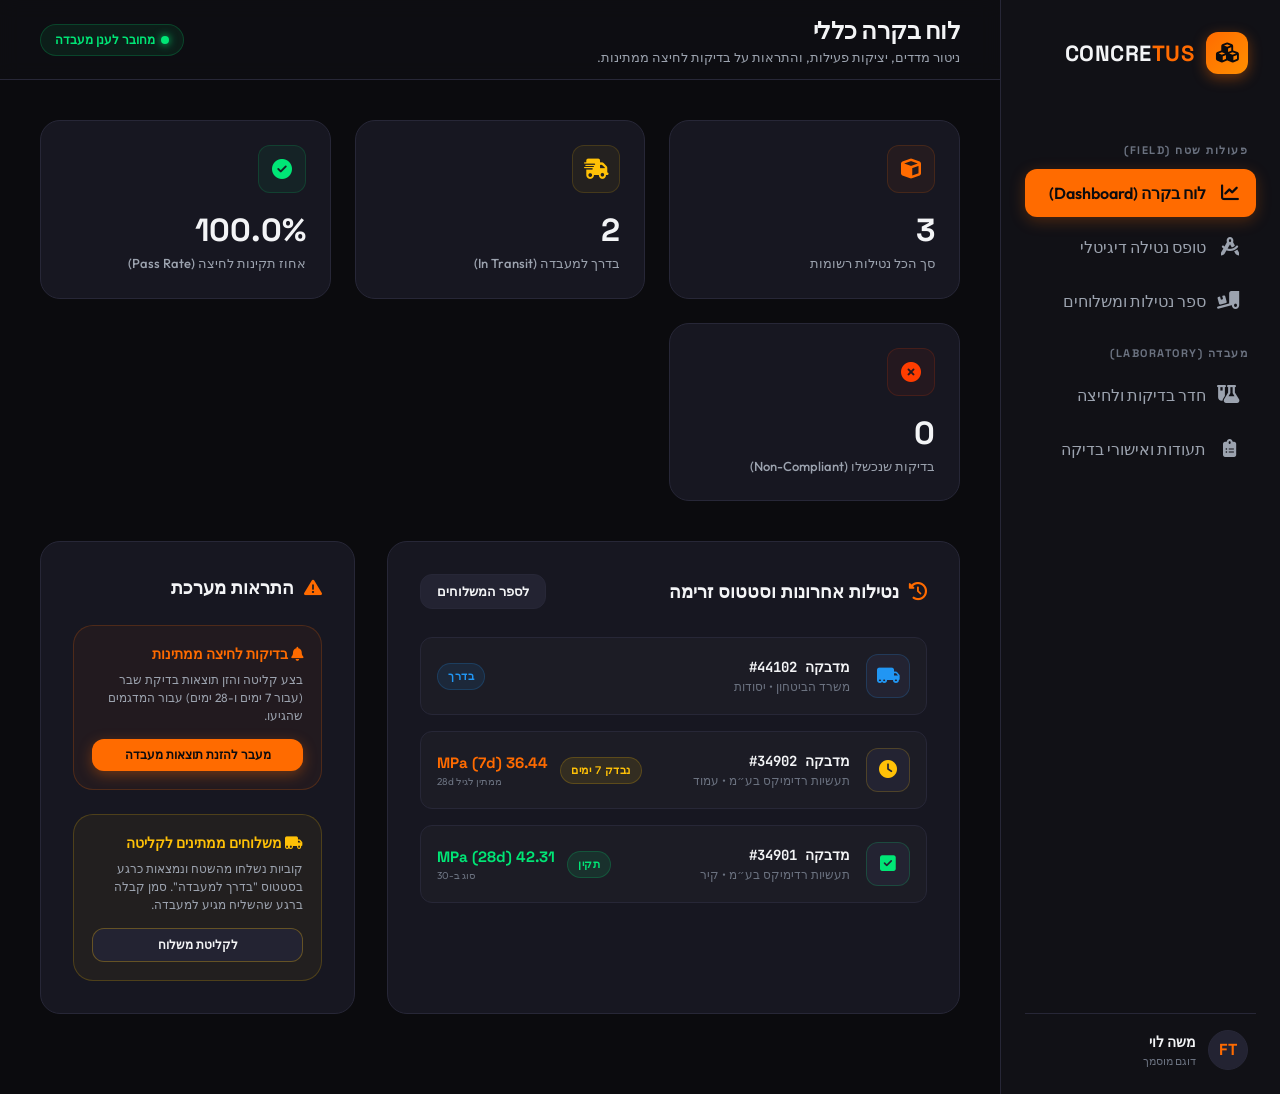
==== index.html @ 9016df0a "Refactor code structure for improved readability and maintainability" ====
<!DOCTYPE html>
<html lang="he" dir="rtl">
<head>
  <meta charset="UTF-8">
  <meta name="viewport" content="width=device-width, initial-scale=1.0">
  <title>Concretus | מערכת דיגיטלית לנטילה ובדיקת בטון</title>
  <!-- FontAwesome Icons -->
  <link rel="stylesheet" href="https://cdnjs.cloudflare.com/ajax/libs/font-awesome/6.4.0/css/all.min.css">
  <!-- Core Design Sheet -->
  <link rel="stylesheet" href="styles.css">
</head>
<body>

  <div class="app-container">
    
    <!-- --- Sidebar Navigation --- -->
    <aside class="sidebar">
      <div class="logo-container">
        <div class="logo-icon"><i class="fa-solid fa-cubes"></i></div>
        <div class="logo-text">CONCRE<span class="logo-sub">TUS</span></div>
      </div>
      
      <nav>
        <div class="nav-group-title">פעולות שטח (Field)</div>
        <ul class="nav-list">
          <li>
            <div class="nav-item active" data-view="dashboard-view" id="nav-dashboard">
              <i class="fa-solid fa-chart-line"></i>
              <span>לוח בקרה (Dashboard)</span>
            </div>
          </li>
          <li>
            <div class="nav-item" data-view="casting-view" id="nav-casting">
              <i class="fa-solid fa-compass-drafting"></i>
              <span>טופס נטילה דיגיטלי</span>
            </div>
          </li>
          <li>
            <div class="nav-item" data-view="dispatch-view" id="nav-dispatch">
              <i class="fa-solid fa-truck-ramp-box"></i>
              <span>ספר נטילות ומשלוחים</span>
            </div>
          </li>
        </ul>
        
        <div class="nav-group-title">מעבדה (Laboratory)</div>
        <ul class="nav-list">
          <li>
            <div class="nav-item" data-view="lab-view" id="nav-lab">
              <i class="fa-solid fa-flask-vial"></i>
              <span>חדר בדיקות ולחיצה</span>
            </div>
          </li>
          <li>
            <div class="nav-item" data-view="reports-view" id="nav-reports">
              <i class="fa-solid fa-clipboard-list"></i>
              <span>תעודות ואישורי בדיקה</span>
            </div>
          </li>
        </ul>
      </nav>
      
      <div class="sidebar-footer">
        <div class="user-avatar">FT</div>
        <div class="user-info">
          <span class="user-name">משה לוי</span>
          <span class="user-role">דוגם מוסמך</span>
        </div>
      </div>
    </aside>

    <!-- --- Main Content Container --- -->
    <main class="main-content">
      
      <!-- --- Header Bar --- -->
      <header class="app-header">
        <div class="view-title-container">
          <h1 id="header-view-title">לוח בקרה כללי</h1>
          <p id="header-view-desc">ניטור מדדים, יציקות פעילות, והתראות על בדיקות לחיצה ממתינות.</p>
        </div>
        <div class="header-actions">
          <div class="sync-badge" id="sync-status">
            <span class="sync-pulse"></span>
            <span id="sync-text">מחובר לענן מעבדה</span>
          </div>
        </div>
      </header>

      <!-- --- View 1: Dashboard Panel --- -->
      <section class="view-panel active-view" id="dashboard-view">
        <div class="stats-grid">
          <div class="stat-card">
            <div class="stat-icon"><i class="fa-solid fa-cube"></i></div>
            <div class="stat-value" id="stat-total-cast">0</div>
            <div class="stat-label">סך הכל נטילות רשומות</div>
          </div>
          <div class="stat-card">
            <div class="stat-icon"><i class="fa-solid fa-truck-fast"></i></div>
            <div class="stat-value" id="stat-transit">0</div>
            <div class="stat-label">בדרך למעבדה (In Transit)</div>
          </div>
          <div class="stat-card">
            <div class="stat-icon"><i class="fa-solid fa-circle-check"></i></div>
            <div class="stat-value" id="stat-compliance">100%</div>
            <div class="stat-label">אחוז תקינות לחיצה (Pass Rate)</div>
          </div>
          <div class="stat-card">
            <div class="stat-icon"><i class="fa-solid fa-circle-xmark"></i></div>
            <div class="stat-value" id="stat-failed">0</div>
            <div class="stat-label">בדיקות שנכשלו (Non-Compliant)</div>
          </div>
        </div>

        <div class="dashboard-layout">
          <!-- Recent Cube Casts -->
          <div class="dashboard-section">
            <div class="section-header">
              <h2 class="section-title"><i class="fa-solid fa-clock-rotate-left"></i> נטילות אחרונות וסטטוס זרימה</h2>
              <button class="btn btn-secondary" style="width: auto; padding: 8px 16px; font-size: 13px;" onclick="switchActiveView('dispatch-view')">לספר המשלוחים</button>
            </div>
            <div class="cube-list-compact" id="dashboard-cube-list">
              <!-- Rendered Dynamically via JS -->
            </div>
          </div>

          <!-- Lab Notifications Panel -->
          <div class="dashboard-section" style="display: flex; flex-direction: column; gap: 24px;">
            <h2 class="section-title"><i class="fa-solid fa-triangle-exclamation"></i> התראות מערכת</h2>
            <div class="stat-card" style="background: rgba(255, 107, 0, 0.05); border: 1px solid rgba(255, 107, 0, 0.2); padding: 18px;">
              <h4 style="color: var(--safety-orange); margin-bottom: 6px; font-size: 14px;"><i class="fa-solid fa-bell"></i> בדיקות לחיצה ממתינות</h4>
              <p style="font-size: 12px; color: var(--text-secondary);">בצע קליטה והזן תוצאות בדיקת שבר (עבור 7 ימים ו-28 ימים) עבור המדגמים שהגיעו.</p>
              <button class="btn btn-primary" style="margin-top: 14px; padding: 8px 12px; font-size: 12px; width: 100%;" onclick="switchActiveView('lab-view')">מעבר להזנת תוצאות מעבדה</button>
            </div>

            <div class="stat-card" style="background: rgba(255, 193, 7, 0.05); border: 1px solid rgba(255, 193, 7, 0.2); padding: 18px;">
              <h4 style="color: var(--safety-yellow); margin-bottom: 6px; font-size: 14px;"><i class="fa-solid fa-truck-moving"></i> משלוחים ממתינים לקליטה</h4>
              <p style="font-size: 12px; color: var(--text-secondary);">קוביות נשלחו מהשטח ונמצאות כרגע בסטטוס "בדרך למעבדה". סמן קבלה ברגע שהשליח מגיע למעבדה.</p>
              <button class="btn btn-secondary" style="margin-top: 14px; padding: 8px 12px; font-size: 12px; width: 100%; border-color: rgba(255, 193, 7, 0.3);" onclick="switchActiveView('lab-view')">לקליטת משלוח</button>
            </div>
          </div>
        </div>
      </section>

      <!-- --- View 2: STEP-BY-STEP CUBE CASTING FORM PANEL --- -->
      <section class="view-panel" id="casting-view">
        <div class="casting-form-grid">
          
          <div class="form-card">
            <!-- STEP 1: STICKER VERIFICATION BLOCK -->
            <div class="sticker-verify-card" id="step-sticker">
                <h2 style="font-family: var(--font-tech); color: var(--safety-orange); margin-bottom: 8px;"><i class="fa-solid fa-barcode"></i> אימות דף מדבקות נטילה</h2>
                <p style="font-size: 13px; color: var(--text-secondary); margin-bottom: 20px;">לפני מילוי הפרטים, הקלד את מספר המדבקה (5 ספרות) להצמדה על קוביות הבדיקה.</p>
                <div style="display: flex; flex-direction: column; align-items: center; gap: 12px;">
                    <input type="tel" 
                           inputmode="numeric" 
                           pattern="[0-9]*" 
                           maxlength="5" 
                           id="sticker-number" 
                           class="sticker-input-field" 
                           placeholder="00000"
                           oninput="this.value = this.value.replace(/[^0-9]/g, '')">
                    <button type="button" class="btn btn-primary" id="btn-verify" onclick="verifySticker()">אמת והמשך למילוי טופס</button>
                </div>
                <div id="sticker-feedback" class="feedback"></div>
            </div>

            <!-- STEP 2: COMPLETE COLLAPSIBLE FORM (Hidden until Sticker Verified) -->
            <form id="casting-form" class="hidden" onsubmit="handleCastSubmission(event)">
              
              <!-- Section 1: Admin & Order details -->
              <div class="accordion">
                <div class="accordion-header" onclick="toggleAccordion(this)">
                  <span>1. פרטי הזמנה ומנהלה</span>
                  <i class="fa-solid fa-chevron-down"></i>
                </div>
                <div class="accordion-content">
                  <div class="form-group-row">
                    <div class="form-group">
                      <label for="project-no">מספר פרויקט / הסכם</label>
                      <input type="text" id="project-no" placeholder="הקלד מספר פרויקט" required value="707303/1">
                    </div>
                    <div class="form-group">
                      <label for="order-no">הזמנה מספר</label>
                      <input type="text" id="order-no" placeholder="הקלד מספר הזמנה" required value="95205419">
                    </div>
                  </div>

                  <div class="form-group-row">
                    <div class="form-group">
                      <label for="casting-date">תאריך היציקה</label>
                      <input type="date" id="casting-date" required>
                    </div>
                    <div class="form-group">
                      <label for="client-name">שם המזמין ומענו</label>
                      <input type="text" id="client-name" placeholder="שם מזמין הבדיקה" required value="תעשיות רדימיקס בע״מ">
                    </div>
                  </div>

                  <div class="form-group-row">
                    <div class="form-group">
                      <label for="contractor">הקבלן המבצע</label>
                      <input type="text" id="contractor" placeholder="חברת הקבלן" required value="סולל בונה בע״מ">
                    </div>
                    <div class="form-group">
                      <label for="inspector">שם המפקח</label>
                      <input type="text" id="inspector" placeholder="שם המפקח באתר" required value="אינג' אברהם כהן">
                    </div>
                  </div>

                  <div class="form-group-row">
                    <div class="form-group">
                      <label for="site-address">כתובת האתר</label>
                      <input type="text" id="site-address" placeholder="כתובת מדויקת של האתר" required value="מרחב דרום באר שבע">
                    </div>
                    <div class="form-group">
                      <label for="building-desc">תיאור המבנה</label>
                      <input type="text" id="building-desc" placeholder="תיאור המבנה" required value="בניין משרדים גובה 5 קומות">
                    </div>
                  </div>
                </div>
              </div>

              <!-- Section 2: Element details -->
              <div class="accordion">
                <div class="accordion-header" onclick="toggleAccordion(this)">
                  <span>2. פרטי האלמנט והיציקה</span>
                  <i class="fa-solid fa-chevron-down"></i>
                </div>
                <div class="accordion-content">
                  <div class="form-group">
                    <label>האלמנט הנוצק</label>
                    <div class="btn-group" id="element-group">
                      <div class="btn-option" onclick="selectOption('element-group', this, 'קיר')">קיר</div>
                      <div class="btn-option" onclick="selectOption('element-group', this, 'עמוד')">עמוד</div>
                      <div class="btn-option" onclick="selectOption('element-group', this, 'תקרה')">תקרה</div>
                      <div class="btn-option" onclick="selectOption('element-group', this, 'יסודות')">יסודות</div>
                      <div class="btn-option" onclick="selectOption('element-group', this, 'רצפה')">רצפה</div>
                      <div class="btn-option" onclick="selectOption('element-group', this, 'אחר')">אחר</div>
                    </div>
                    <input type="hidden" id="selected-element" value="" required>
                  </div>

                  <div class="form-group">
                    <label>נפח יציקה כולל (במ"ק)</label>
                    <div class="adjuster-container">
                      <button type="button" class="adj-btn" onclick="adjustValue('volume', -1)">-</button>
                      <div class="adj-val" id="volume-display">8</div>
                      <button type="button" class="adj-btn" onclick="adjustValue('volume', 1)">+</button>
                    </div>
                  </div>
                </div>
              </div>

              <!-- Section 3: Concrete details -->
              <div class="accordion">
                <div class="accordion-header" onclick="toggleAccordion(this)">
                  <span>3. פרטי הבטון (מתעודת המשלוח)</span>
                  <i class="fa-solid fa-chevron-down"></i>
                </div>
                <div class="accordion-content">
                  <div class="form-group-row">
                    <div class="form-group">
                      <label for="supplier">ספק הבטון / המפעל</label>
                      <select id="supplier" required>
                        <option value="">בחר ספק בטון...</option>
                        <option value="רדימיקס" selected>רדימיקס</option>
                        <option value="הנסון">הנסון</option>
                        <option value="שפיר">שפיר</option>
                        <option value="אולטרה-בטון">אולטרה-בטון</option>
                      </select>
                    </div>
                    <div class="form-group">
                      <label>האם ספק מוסמך?</label>
                      <div class="btn-group" id="certified-group">
                        <div class="btn-option" onclick="selectOption('certified-group', this, 'כן')">כן</div>
                        <div class="btn-option" onclick="selectOption('certified-group', this, 'לא')">לא</div>
                      </div>
                      <input type="hidden" id="is-certified" value="" required>
                    </div>
                  </div>

                  <div class="form-group-row">
                    <div class="form-group">
                      <label for="concrete-type">סוג הבטון</label>
                      <select id="concrete-type" required>
                        <option value="">בחר סוג בטון...</option>
                        <option value="ב-15">ב-15</option>
                        <option value="ב-20">ב-20</option>
                        <option value="ב-25">ב-25</option>
                        <option value="ב-30" selected>ב-30 (סטנדרטי)</option>
                        <option value="ב-40">ב-40</option>
                        <option value="ב-50">ב-50</option>
                        <option value="ב-60">ב-60</option>
                      </select>
                    </div>
                    <div class="form-group">
                      <label for="cement-type">סוג הצמנט</label>
                      <input type="text" id="cement-type" placeholder="הקלד סוג צמנט" required value="צ.פ">
                    </div>
                  </div>

                  <div class="form-group-row">
                    <div class="form-group">
                      <label for="aggregate-size">גודל אגרגט</label>
                      <select id="aggregate-size" required>
                        <option value="">בחר גודל אגרגט...</option>
                        <option value="חול: עד 4.75 מ״מ">חול: עד 4.75 מ״מ</option>
                        <option value="סומסום: כ-9.5 מ״מ">סומסום: כ-9.5 מ״מ</option>
                        <option value="עדש: כ-14 מ״מ">עדש: כ-14 מ״מ</option>
                        <option value="פוליה קטנה: כ-19 מ״מ" selected>פוליה קטנה: כ-19 מ״מ</option>
                        <option value="פוליה גדולה / רגילה: כ-25 מ״מ">פוליה גדולה / רגילה: כ-25 מ״מ</option>
                      </select>
                    </div>
                    <div class="form-group">
                      <label>דרגת חשיפה</label>
                      <div class="adjuster-container">
                        <button type="button" class="adj-btn" onclick="adjustValue('exposure', -1)">-</button>
                        <div class="adj-val" id="exposure-display">2</div>
                        <button type="button" class="adj-btn" onclick="adjustValue('exposure', 1)">+</button>
                      </div>
                    </div>
                  </div>

                  <div class="form-group">
                    <label>אפיון הבטון</label>
                    <div class="checkbox-grid">
                      <div class="checkbox-tile" onclick="toggleCheckbox(this)">
                        <input type="checkbox" name="charac" value="רגיל">
                        <span>רגיל</span>
                      </div>
                      <div class="checkbox-tile" onclick="toggleCheckbox(this)">
                        <input type="checkbox" name="charac" value="משאבה">
                        <span>משאבה</span>
                      </div>
                      <div class="checkbox-tile" onclick="toggleCheckbox(this)">
                        <input type="checkbox" name="charac" value="ללא פוליה">
                        <span>ללא פוליה</span>
                      </div>
                      <div class="checkbox-tile" onclick="toggleCheckbox(this)">
                        <input type="checkbox" name="charac" value="גלוי">
                        <span>גלוי</span>
                      </div>
                      <div class="checkbox-tile" onclick="toggleCheckbox(this)">
                        <input type="checkbox" name="charac" value="דחוס">
                        <span>דחוס</span>
                      </div>
                      <div class="checkbox-tile" onclick="toggleCheckbox(this)">
                        <input type="checkbox" name="charac" value="בנטונייט">
                        <span>בנטונייט</span>
                      </div>
                    </div>
                  </div>
                </div>
              </div>

              <!-- Section 4: Field Sampling Details -->
              <div class="accordion">
                <div class="accordion-header" onclick="toggleAccordion(this)">
                  <span>4. פרטי הדגימה והבדיקה בשטח</span>
                  <i class="fa-solid fa-chevron-down"></i>
                </div>
                <div class="accordion-content">
                  <div class="form-group-row">
                    <div class="form-group">
                      <label>נדגם מ-</label>
                      <div class="btn-group" id="sampled-from-group">
                        <div class="btn-option" onclick="selectOption('sampled-from-group', this, 'הערבל')">הערבל</div>
                        <div class="btn-option" onclick="selectOption('sampled-from-group', this, 'משאבה')">משאבה</div>
                        <div class="btn-option" onclick="selectOption('sampled-from-group', this, 'מיכל עברה')">מיכל עברה</div>
                      </div>
                      <input type="hidden" id="selected-sampled-from" value="" required>
                    </div>
                    <div class="form-group">
                      <label>סומך בטון (Slump)</label>
                      <div class="adjuster-container">
                        <button type="button" class="adj-btn" onclick="adjustValue('slump', -1)">-</button>
                        <div class="adj-val" id="slump-display">8</div>
                        <button type="button" class="adj-btn" onclick="adjustValue('slump', 1)">+</button>
                      </div>
                    </div>
                  </div>

                  <div class="form-group-row">
                    <div class="form-group">
                      <label for="delivery-note">מספר תעודת משלוח</label>
                      <input type="tel" inputmode="numeric" id="delivery-note" placeholder="הקלד מספר תעודה" required value="95205419">
                    </div>
                    <div class="form-group">
                      <label for="mixer-no">מספר ערבל (משאית)</label>
                      <input type="text" id="mixer-no" placeholder="הזן מספר ערבל" required value="ערבל 349">
                    </div>
                  </div>

                  <div class="form-group-row">
                    <div class="form-group">
                      <label for="batch-no">מספר אצווה (Batch)</label>
                      <input type="text" id="batch-no" placeholder="הזן מספר אצווה" required value="1">
                    </div>
                    <div class="form-group">
                      <label for="sampler-name">שם הדוגם שביצע</label>
                      <input type="text" id="sampler-name" placeholder="שם הדוגם שביצע" required value="משה לוי">
                    </div>
                  </div>

                  <div class="form-group-row">
                    <div class="form-group">
                      <label>שעת דגימה (משעה - עד שעה)</label>
                      <div style="display: flex; gap: 10px;">
                        <input type="time" id="time-start" class="form-control" required value="13:00">
                        <input type="time" id="time-end" class="form-control" required value="13:30">
                      </div>
                    </div>
                    <div class="form-group">
                      <label>מספר קוביות שנלקחו (מדגמים)</label>
                      <div class="adjuster-container">
                        <button type="button" class="adj-btn" onclick="adjustValue('samples', -1)">-</button>
                        <div class="adj-val" id="samples-display">6</div>
                        <button type="button" class="adj-btn" onclick="adjustValue('samples', 1)">+</button>
                      </div>
                    </div>
                  </div>

                  <!-- Specimen Dimensions Selection -->
                  <div class="form-group">
                    <label>מידות תבנית קוביית הבטון</label>
                    <div class="radio-group">
                      <div class="radio-tile-label active-tile" onclick="selectDimensionTile(150, this)">
                        <input type="radio" name="cube-dimension" value="150" checked>
                        <i class="fa-solid fa-cube" style="font-size: 26px;"></i>
                        <span class="radio-title">150 מ"מ קובייה סטנדרטית</span>
                        <span class="radio-desc">שטח פנים: 22,500 ממ"ר</span>
                      </div>
                      <div class="radio-tile-label" onclick="selectDimensionTile(100, this)">
                        <input type="radio" name="cube-dimension" value="100">
                        <i class="fa-solid fa-cube" style="font-size: 18px; margin-top: 4px; margin-bottom: 10px;"></i>
                        <span class="radio-title">100 מ"מ קובייה מוקטנת</span>
                        <span class="radio-desc">שטח פנים: 10,000 ממ"ר</span>
                      </div>
                    </div>
                  </div>
                </div>
              </div>

              <!-- Section 5: Approvals, Signatures and Remarks -->
              <div class="accordion" id="accordion-section-5">
                <div class="accordion-header" onclick="toggleAccordion(this)">
                  <span>5. אישורים, חתימות והערות שטח</span>
                  <i class="fa-solid fa-chevron-down"></i>
                </div>
                <div class="accordion-content">
                  <div class="form-group">
                    <label for="remarks">הערות מיוחדות מהשטח</label>
                    <textarea id="remarks" rows="3" placeholder="הוספת מים לבקשת אתר, עיכובים בפריקה וכו'..."></textarea>
                  </div>

                  <div class="form-group-row">
                    <!-- Signature 1 -->
                    <div class="form-group">
                      <label>חתימת דוגם המעבדה</label>
                      <div class="signature-box" id="sig-pad-container-1">
                        <button type="button" class="signature-clear-btn" onclick="clearSignatureCanvas(1)">נקה</button>
                        <span class="signature-placeholder" id="sig-text-1">חתום כאן עם האצבע</span>
                        <canvas class="signature-canvas" id="canvas-1"></canvas>
                      </div>
                    </div>
                    <!-- Signature 2 -->
                    <div class="form-group">
                      <label>חתימת אחראי באתר / נציג המזמין</label>
                      <div class="signature-box" id="sig-pad-container-2">
                        <button type="button" class="signature-clear-btn" onclick="clearSignatureCanvas(2)">נקה</button>
                        <span class="signature-placeholder" id="sig-text-2">חתום כאן עם האצבע</span>
                        <canvas class="signature-canvas" id="canvas-2"></canvas>
                      </div>
                    </div>
                  </div>

                  <button type="submit" class="btn btn-primary" style="margin-top: 12px;"><i class="fa-solid fa-plus-circle"></i> השלם נטילת מדגם ושמור טיוטה</button>
                </div>
              </div>

            </form>
          </div>

          <!-- Side Information Cards -->
          <div class="active-castings-card">
            <h3><i class="fa-solid fa-circle-info"></i> פרוטוקול נטילה תקני</h3>
            <p style="font-size: 12px; color: var(--text-secondary); margin-bottom: 20px; line-height: 1.6;">
              בהתאם לדרישות תקן ת"י 26 ות"י 118, יש ליטול מדגמים ישירות מהערבל או המשאבה, לבדוק סומך (שקיעה) ולסמן את הקוביות באופן חד-ערכי התואם את תעודות המשלוח.
            </p>
            <hr style="border-color: var(--border-subtle); margin-bottom: 20px;">
            <h3><i class="fa-solid fa-list-check"></i> נטילות פעילות הממתינות למשלוח</h3>
            <div id="side-pending-dispatch" style="display: flex; flex-direction: column; gap: 12px;">
              <!-- Rendered via Javascript -->
            </div>
          </div>
          
        </div>
      </section>

      <!-- --- View 3: Dispatch & Manifest Log Tab --- -->
      <section class="view-panel" id="dispatch-view">
        <div class="dispatch-layout">
          
          <!-- Master Castings Ledger -->
          <div class="table-container">
            <div class="table-header-row">
              <h2>פנקס נטילות שטח פעיל</h2>
              <span style="font-size: 12px; color: var(--text-secondary); font-family: var(--font-mono);" id="ledger-count-display">Showing 0 items</span>
            </div>
            
            <table class="concrete-table">
              <thead>
                <tr>
                  <th>מספר מדבקה / נטילה</th>
                  <th>שם המזמין (לקוח)</th>
                  <th>שם הדוגם</th>
                  <th>סוג בטון</th>
                  <th>סומך</th>
                  <th>תאריך יציקה</th>
                  <th>סטטוס</th>
                  <th style="text-align: left;">פעולה</th>
                </tr>
              </thead>
              <tbody id="ledger-table-body">
                <!-- Rendered Dynamically via JS -->
              </tbody>
            </table>
          </div>

          <!-- Shipping Manifest Sheet -->
          <div class="manifest-panel">
            <h2 style="font-family: var(--font-tech); font-size: 20px; margin-bottom: 8px;">תעודת משלוח ומניפסט למעבדה</h2>
            <p style="font-size: 12px; color: var(--text-secondary); margin-bottom: 24px; border-bottom: 1px solid var(--border-subtle); padding-bottom: 12px;">
              בדוק את פרטי הנטילה, הפק קוד מעקב מהיר (QR) ושלח את המדגמים הפיזיים למעבדה המרכזית.
            </p>
            
            <!-- Empty state -->
            <div class="manifest-empty" id="manifest-empty-view">
              <i class="fa-solid fa-barcode"></i>
              <p>בחר מדגם נטילה מהפנקס משמאל כדי להציג את תעודת המשלוח וקוד המעקב</p>
            </div>

            <!-- Filled Sheet -->
            <div id="manifest-filled-view" style="display: none;">
              <div class="manifest-sheet" id="print-manifest-area">
                <div class="manifest-logo">סיסטם מעבדות בטון</div>
                <div class="manifest-header">
                  <div class="manifest-header-left" style="text-align: left;">
                    <h3 id="waybill-project">פרויקט הדרום</h3>
                    <p id="waybill-id">CUBE-2026-0091</p>
                  </div>
                  <!-- Barcode / QR Box -->
                  <div class="manifest-qr-box">
                    <canvas id="manifest-qr-canvas" width="60" height="60"></canvas>
                  </div>
                </div>

                <div class="manifest-grid" dir="rtl">
                  <div class="manifest-item">
                    <span class="manifest-label">סוג בטון</span>
                    <span class="manifest-val" id="waybill-mix">ב-30</span>
                  </div>
                  <div class="manifest-item">
                    <span class="manifest-label">סומך בטון</span>
                    <span class="manifest-val" id="waybill-slump">8</span>
                  </div>
                  <div class="manifest-item">
                    <span class="manifest-label">אלמנט נוצק</span>
                    <span class="manifest-val" id="waybill-location">קיר</span>
                  </div>
                  <div class="manifest-item">
                    <span class="manifest-label">תאריך יציקה</span>
                    <span class="manifest-val" id="waybill-cast-date">2026-05-25</span>
                  </div>
                  <div class="manifest-item">
                    <span class="manifest-label">דרגת חשיפה</span>
                    <span class="manifest-val" id="waybill-exposure">2</span>
                  </div>
                  <div class="manifest-item">
                    <span class="manifest-label">מידות תבנית</span>
                    <span class="manifest-val" id="waybill-dims">150x150x150 מ"מ</span>
                  </div>
                </div>

                <div class="manifest-sig-box">
                  <div class="manifest-item">
                    <span class="manifest-label" style="margin-bottom: 2px;">דוגם המעבדה</span>
                    <span class="manifest-val" style="font-size: 11px;" id="waybill-sampler-name">משה לוי</span>
                  </div>
                  <img class="manifest-sig-img" id="waybill-sig-image" src="" alt="חתימת דוגם">
                </div>
              </div>

              <!-- Dispatch Action buttons -->
              <div style="display: flex; flex-direction: column; gap: 12px; margin-top: 24px;">
                <button class="btn btn-primary" id="btn-dispatch-waybill" onclick="dispatchActiveCube()"><i class="fa-solid fa-paper-plane"></i> שלח למעבדה באופן דיגיטלי</button>
                <button class="btn btn-secondary" onclick="printWaybill()"><i class="fa-solid fa-print"></i> הדפס מדבקת מעקב QR</button>
              </div>
            </div>

          </div>

        </div>
      </section>

      <!-- --- View 4: Lab Dashboard & MANUAL Testing Entry --- -->
      <section class="view-panel" id="lab-view">
        <div class="lab-layout">
          
          <!-- Incoming Shipments & Receiving Queue -->
          <div class="queue-card">
            <h2 style="font-family: var(--font-tech); font-size: 20px; margin-bottom: 4px;"><i class="fa-solid fa-truck-moving"></i> תור קבלת משלוחי קוביות</h2>
            <p style="font-size: 12px; color: var(--text-secondary); margin-bottom: 20px;">בדוק קוביות שהגיעו משטח האתר, אשר את קבלתן והטען אותן למערכת הזנת נתוני הלחיצה.</p>
            
            <div class="search-box-container">
              <i class="fa-solid fa-magnifying-glass" style="right: 16px; left: auto;"></i>
              <input type="text" class="search-input" id="lab-queue-search" style="padding: 12px 48px 12px 16px;" placeholder="חפש לפי מספר מדבקה..." oninput="filterLabQueue(this.value)">
            </div>

            <div class="queue-list" id="lab-queue-list">
              <!-- Rendered Dynamically via JS -->
            </div>
          </div>

          <!-- Manual Compressive Testing Input Panel -->
          <div class="tester-card">
            <h2 style="font-family: var(--font-tech); font-size: 20px; margin-bottom: 4px;"><i class="fa-solid fa-file-signature"></i> הזנת נתוני בדיקת שבר מנואלית</h2>
            <p style="font-size: 12px; color: var(--text-secondary); margin-bottom: 24px;">הזן את עומסי השבר (kN) שהתקבלו בפועל ממכבש הלחיצה עבור 7 ימים ו-28 ימים.</p>
            
            <div class="control-console">
              <div class="telemetry-grid" style="margin-bottom: 20px;">
                <div class="telemetry-screen">
                  <span class="telemetry-label">קובייה בבדיקה</span>
                  <span class="telemetry-value" id="telem-specimen-id" style="font-size: 18px; line-height: 2;">טרם נבחרה קובייה</span>
                </div>
                <div class="telemetry-screen">
                  <span class="telemetry-label">סוג בטון נדרש</span>
                  <span class="telemetry-value" id="telem-mix-grade" style="font-size: 18px; line-height: 2;">N/A</span>
                </div>
              </div>

              <!-- Manual Inputs Form -->
              <div id="manual-crush-inputs" style="display: none; background: rgba(255,255,255,0.02); padding: 20px; border-radius: var(--radius-md); border: 1px solid var(--border-subtle); margin-bottom: 20px;">
                <div class="form-group-row">
                  <div class="form-group">
                    <label for="lab-load-7d">עומס שבר בגיל 7 ימים (kN)</label>
                    <input type="number" step="0.1" id="lab-load-7d" class="form-control" placeholder="לדוגמה: 745.0" oninput="calculateOnTheFlyStrength('7d')">
                    <span id="strength-7d-calc" style="font-size: 12px; color: var(--safety-orange); font-weight: bold; margin-top: 4px;">חוזק: 0.00 MPa</span>
                  </div>
                  <div class="form-group">
                    <label for="lab-load-28d">עומס שבר בגיל 28 יום (kN)</label>
                    <input type="number" step="0.1" id="lab-load-28d" class="form-control" placeholder="לדוגמה: 952.0" oninput="calculateOnTheFlyStrength('28d')">
                    <span id="strength-28d-calc" style="font-size: 12px; color: var(--success); font-weight: bold; margin-top: 4px;">חוזק: 0.00 MPa</span>
                  </div>
                </div>
                
                <button type="button" class="btn btn-primary" id="btn-save-results" style="margin-top: 10px;" onclick="saveManualCrushResults()"><i class="fa-solid fa-floppy-disk"></i> שמור תוצאות בדיקה והמשך</button>
              </div>
              
              <div class="stat-card" style="padding: 16px; border-style: dashed; background-color: transparent;" id="simulator-status-panel">
                <p style="font-size: 12px; color: var(--text-secondary); text-align: center; margin: 0;">
                  <i class="fa-solid fa-circle-question"></i> בחר מדגם פעיל מהתור משמאל על מנת לפתוח את שדות הזנת הנתונים.
                </p>
              </div>
            </div>
          </div>

        </div>
      </section>

      <!-- --- View 5: Project Analytics & Reports Tab --- -->
      <section class="view-panel" id="reports-view">
        
        <!-- Search Dashboard Card widget (Prominent Customer Search bar) -->
        <div class="card" style="margin-bottom: 24px; border: 1px solid var(--safety-orange);">
          <h3 style="font-family: var(--font-tech); margin-bottom: 12px; font-size: 18px;"><i class="fa-solid fa-magnifying-glass text-safety"></i> איתור מהיר של תעודות בדיקה לפי לקוח / פרויקט / מדבקה</h3>
          <div class="search-box-container" style="margin-bottom: 0;">
            <i class="fa-solid fa-magnifying-glass" style="right: 16px; left: auto; color: var(--safety-orange); top: 50%;"></i>
            <input type="text" class="search-input" id="cert-client-search" style="padding: 14px 48px 14px 16px; font-size: 15px;" placeholder="הקלד שם לקוח / מזמין, מספר פרויקט או מספר מדבקה לסינון מהיר..." oninput="filterCertificatesByClient(this.value)">
          </div>
        </div>

        <div class="analytics-grid">
          
          <!-- Compressive Strength distribution bar chart -->
          <div class="chart-card">
            <h2 style="font-family: var(--font-tech); font-size: 20px; margin-bottom: 8px;"><i class="fa-solid fa-chart-simple"></i> התפלגות חוזק לחיצה (מדגמי 28 יום)</h2>
            <p style="font-size: 12px; color: var(--text-secondary); margin-bottom: 24px;">השוואת חוזק המעיכה בפועל (במגפ"ס) מול דרישות התקן לכל סוג בטון.</p>
            
            <div class="chart-wrapper" id="svg-chart-container">
              <!-- Rendered via JS -->
            </div>
            
            <!-- Horizontal Chart Legend -->
            <div style="display: flex; justify-content: center; gap: 32px; margin-top: 16px; font-size: 12px;">
              <div style="display: flex; align-items: center; gap: 8px;">
                <span style="display: inline-block; width: 12px; height: 12px; border-radius: 2px; background: linear-gradient(to top, var(--safety-orange), #FF8F00);"></span>
                <span>חוזק לחיצה שהושג (MPa)</span>
              </div>
              <div style="display: flex; align-items: center; gap: 8px;">
                <span style="display: inline-block; width: 32px; height: 2px; background-color: var(--success); border-top: 2px dashed var(--success);"></span>
                <span>סף חוזק נדרש בתקן ת"י 118</span>
              </div>
            </div>
          </div>

          <!-- Concrete Mix Target Conformity panel -->
          <div class="chart-card" style="display: flex; flex-direction: column; gap: 24px;">
            <h2 style="font-family: var(--font-tech); font-size: 20px; margin-bottom: 4px;"><i class="fa-solid fa-microchip"></i> אחוז התאמה ותקינות לפי סוג בטון</h2>
            <p style="font-size: 12px; color: var(--text-secondary); margin-bottom: 8px;">מדד תקינות מצטבר המחושב אוטומטית מכלל המדגמים שנבדקו.</p>
            
            <div class="mix-compliance-list" id="compliance-progress-list">
              <!-- Rendered via JavaScript -->
            </div>
          </div>

        </div>

        <!-- Ledger -->
        <div class="table-container">
          <div class="table-header-row">
            <h2>תעודות בדיקה ואישור - מאגר בטון סופי</h2>
            <div>
              <button class="btn btn-secondary" style="width: auto; padding: 8px 16px; font-size: 13px;" onclick="exportReportsCSV()"><i class="fa-solid fa-file-csv"></i> ייצא לאקסל (CSV)</button>
            </div>
          </div>
          
          <table class="concrete-table">
            <thead>
              <tr>
                <th>תעודת בדיקה מס׳</th>
                <th>מספר מדבקה / נטילה</th>
                <th>שם המזמין (לקוח)</th>
                <th>מיקום היציקה</th>
                <th>סוג הבטון</th>
                <th>סומך</th>
                <th>שבר 7 ימים (kN)</th>
                <th>שבר 28 ימים (kN)</th>
                <th>חוזק 28 יום (MPa)</th>
                <th>התאמה לתקן</th>
                <th style="text-align: left;">תעודה</th>
              </tr>
            </thead>
            <tbody id="completed-ledger-body">
              <!-- Rendered Dynamically via JS -->
            </tbody>
          </table>
        </div>
      </section>

    </main>
  </div>

  <!-- --- Compressive Strength Test Certificate Modal --- -->
  <div class="certificate-modal" id="cert-modal">
    <div class="certificate-card" dir="rtl">
      <button class="cert-close-btn" onclick="closeCertificateModal()"><i class="fa-solid fa-xmark"></i></button>
      
      <div class="certificate-sheet" id="print-cert-area">
        <h2>תעודת בדיקת התאמה של חוזק לחיצה</h2>
        <div class="cert-subtitle">לפי דרישות ת"י 118 ות"י 26 חלק 4.1</div>
        
        <div class="cert-status-watermark" id="cert-watermark">מתאים לתקן</div>
        
        <div class="cert-details-grid">
          <div class="cert-detail-item">
            <span class="cert-label">מספר תעודת בדיקה</span>
            <span class="cert-value value-mono" id="cert-serial">CERT-2026-99120</span>
          </div>
          <div class="cert-detail-item">
            <span class="cert-label">מספר מדבקה / נטילה</span>
            <span class="cert-value value-mono" id="cert-specimen-id">12345</span>
          </div>
          <div class="cert-detail-item">
            <span class="cert-label">תאריך היציקה</span>
            <span class="cert-value" id="cert-cast-date">2026-05-18</span>
          </div>
          <div class="cert-detail-item">
            <span class="cert-label">תאריך הבדיקה במעבדה</span>
            <span class="cert-value" id="cert-test-date">2026-05-25</span>
          </div>
          <div class="cert-detail-item">
            <span class="cert-label">אתר / אלמנט נוצק</span>
            <span class="cert-value" id="cert-location">קיר - באר שבע</span>
          </div>
          <div class="cert-detail-item">
            <span class="cert-label">מספר פרויקט / הסכם</span>
            <span class="cert-value value-mono" id="cert-project">פרויקט 707303/1</span>
          </div>
          <div class="cert-detail-item">
            <span class="cert-label">סוג בטון נדרש</span>
            <span class="cert-value" id="cert-grade">ב-30</span>
          </div>
          <div class="cert-detail-item">
            <span class="cert-label">סומך בטון (Slump)</span>
            <span class="cert-value" id="cert-slump">8</span>
          </div>
          <div class="cert-detail-item">
            <span class="cert-label">מידות קוביית מדגם</span>
            <span class="cert-value" id="cert-dims">150x150x150 מ"מ</span>
          </div>
          <div class="cert-detail-item">
            <span class="cert-label">סוג הצמנט</span>
            <span class="cert-value" id="cert-cement">צ.פ</span>
          </div>
        </div>

        <!-- 7-Day & 28-Day Strengths Comparison Table -->
        <div class="cert-calculation-box">
          <div class="cert-calc-formula" style="margin-bottom: 12px; font-weight: bold; border-bottom: 1px solid #CCC; padding-bottom: 6px;">תוצאות מעיכה וחוזק לחיצה בגילאי 7 ו-28 ימים:</div>
          
          <table style="width: 100%; text-align: right; border-collapse: collapse; font-size: 13px;">
            <thead>
              <tr style="border-bottom: 2px solid #EEE;">
                <th style="padding: 6px 0;">גיל המדגם</th>
                <th style="padding: 6px 0;">עומס שבר (kN)</th>
                <th style="padding: 6px 0;">חוזק לחיצה (MPa)</th>
                <th style="padding: 6px 0; text-align: left;">מצב התאמה</th>
              </tr>
            </thead>
            <tbody>
              <tr style="border-bottom: 1px solid #EEE;">
                <td style="padding: 8px 0;">חוזק לחיצה בגיל 7 ימים</td>
                <td style="padding: 8px 0; font-family: var(--font-mono);" id="cert-load-7d">745.0 kN</td>
                <td style="padding: 8px 0; font-family: var(--font-mono); font-weight: bold;" id="cert-strength-7d">33.10 MPa</td>
                <td style="padding: 8px 0; text-align: left; color: var(--safety-orange); font-weight: bold;">אינדיקטיבי</td>
              </tr>
              <tr>
                <td style="padding: 8px 0;">חוזק לחיצה בגיל 28 יום</td>
                <td style="padding: 8px 0; font-family: var(--font-mono);" id="cert-load-28d">952.0 kN</td>
                <td style="padding: 8px 0; font-family: var(--font-mono); font-weight: 800; font-size: 16px; color: var(--border-focus);" id="cert-strength-28d">42.30 MPa</td>
                <td style="padding: 8px 0; text-align: left; font-weight: bold;" id="cert-conformity-text">מתאים לתקן</td>
              </tr>
            </tbody>
          </table>
        </div>

        <div class="cert-signatures">
          <div class="cert-sig-block">
            <div class="cert-sig-line">
              <img src="" id="cert-sig-image" style="max-height: 40px; filter: invert(1) brightness(0.2);" alt="חתימת דוגם">
            </div>
            <span class="cert-sig-title">חתימת דוגם המעבדה</span>
          </div>
          <div class="cert-sig-block">
            <div class="cert-sig-line" style="font-family: var(--font-tech); font-weight: 700; font-size: 14px; font-style: italic;">
              דר' שמואל לוי, אינג'
            </div>
            <span class="cert-sig-title">מאשר תעודה מוסמך מעבדה</span>
          </div>
        </div>
      </div>

      <div style="display: flex; gap: 16px;">
        <button class="btn btn-primary" onclick="window.print()"><i class="fa-solid fa-print"></i> הדפס תעודת בדיקה רשמית</button>
        <button class="btn btn-secondary" onclick="closeCertificateModal()">סגור תעודה</button>
      </div>
    </div>
  </div>

  <!-- Core JavaScript Controller -->
  <script src="app.js"></script>
</body>
</html>
---- styles.css ----
@import url('https://fonts.googleapis.com/css2?family=Outfit:wght@300;400;500;600;700;800&family=Space+Grotesk:wght@400;500;600;700&family=JetBrains+Mono:wght@400;700&display=swap');

/* --- Design System & CSS Variables --- */
:root {
  --font-sans: 'Outfit', -apple-system, BlinkMacSystemFont, "Segoe UI", Roboto, sans-serif;
  --font-tech: 'Space Grotesk', sans-serif;
  --font-mono: 'JetBrains Mono', monospace;

  /* Theme Palette: Rugged Industrial Dark Mode */
  --bg-main: #0B0B0E;
  --bg-sidebar: #111116;
  --bg-card: #171721;
  --bg-card-hover: #1E1E2B;
  --bg-input: #232332;
  
  --border-subtle: #272737;
  --border-focus: #FF6B00;
  
  --text-primary: #F3F4F6;
  --text-secondary: #9CA3AF;
  --text-muted: #6B7280;
  
  /* Construction / Industrial Accents */
  --safety-orange: #FF6B00;
  --safety-orange-glow: rgba(255, 107, 0, 0.2);
  --safety-yellow: #FFC107;
  --safety-yellow-glow: rgba(255, 193, 7, 0.25);
  
  --success: #00E676;
  --success-glow: rgba(0, 230, 118, 0.2);
  --danger: #FF3D00;
  --danger-glow: rgba(255, 61, 0, 0.2);
  
  --concrete-light: #DFE2E6;
  --concrete-base: #8E919C;
  --concrete-dark: #585A63;
  --steel-blue: #3E4B5E;

  --transition-fast: 0.2s cubic-bezier(0.4, 0, 0.2, 1);
  --transition-normal: 0.3s cubic-bezier(0.4, 0, 0.2, 1);
  --radius-sm: 6px;
  --radius-md: 12px;
  --radius-lg: 20px;
  
  --shadow-sm: 0 2px 8px rgba(0, 0, 0, 0.3);
  --shadow-md: 0 8px 24px rgba(0, 0, 0, 0.5);
  --shadow-lg: 0 16px 48px rgba(0, 0, 0, 0.7);
  --shadow-glow: 0 0 20px var(--safety-orange-glow);
}

/* --- Global Resets & Base Styles --- */
* {
  margin: 0;
  padding: 0;
  box-sizing: border-box;
}

body {
  font-family: var(--font-sans);
  background-color: var(--bg-main);
  color: var(--text-primary);
  line-height: 1.5;
  overflow-x: hidden;
  min-height: 100vh;
}

/* --- Custom Scrollbar --- */
::-webkit-scrollbar {
  width: 8px;
  height: 8px;
}
::-webkit-scrollbar-track {
  background: var(--bg-main);
}
::-webkit-scrollbar-thumb {
  background: var(--border-subtle);
  border-radius: var(--radius-sm);
}
::-webkit-scrollbar-thumb:hover {
  background: var(--concrete-dark);
}

/* --- App Layout --- */
.app-container {
  display: flex;
  min-height: 100vh;
}

/* --- Sidebar Navigation --- */
.sidebar {
  width: 280px;
  background-color: var(--bg-sidebar);
  border-left: 1px solid var(--border-subtle);
  display: flex;
  flex-direction: column;
  padding: 24px;
  flex-shrink: 0;
  z-index: 100;
}

.logo-container {
  display: flex;
  align-items: center;
  gap: 12px;
  margin-bottom: 40px;
  padding: 8px;
}

.logo-icon {
  background: linear-gradient(135deg, var(--safety-orange), #FF8F00);
  width: 42px;
  height: 42px;
  border-radius: var(--radius-md);
  display: flex;
  align-items: center;
  justify-content: center;
  font-weight: 800;
  font-size: 20px;
  color: #0B0B0E;
  box-shadow: 0 4px 14px rgba(255, 107, 0, 0.4);
}

.logo-text {
  font-family: var(--font-tech);
  font-size: 22px;
  font-weight: 700;
  letter-spacing: 0.5px;
}

.logo-sub {
  color: var(--safety-orange);
  font-weight: 800;
}

.nav-group-title {
  font-family: var(--font-tech);
  font-size: 11px;
  font-weight: 700;
  text-transform: uppercase;
  color: var(--text-muted);
  letter-spacing: 1.5px;
  margin: 20px 8px 10px 0;
}

.nav-list {
  list-style: none;
  display: flex;
  flex-direction: column;
  gap: 6px;
}

.nav-item {
  display: flex;
  align-items: center;
  gap: 14px;
  padding: 12px 16px;
  color: var(--text-secondary);
  text-decoration: none;
  font-weight: 500;
  border-radius: var(--radius-md);
  cursor: pointer;
  transition: var(--transition-fast);
}

.nav-item i {
  font-size: 18px;
  width: 20px;
  text-align: center;
}

.nav-item:hover {
  color: var(--text-primary);
  background-color: rgba(255, 255, 255, 0.03);
}

.nav-item.active {
  color: #0B0B0E;
  background-color: var(--safety-orange);
  font-weight: 600;
  box-shadow: 0 4px 15px rgba(255, 107, 0, 0.25);
}

.nav-item.active:hover {
  background-color: #FF8F00;
}

.sidebar-footer {
  margin-top: auto;
  padding: 16px 8px 0 8px;
  border-top: 1px solid var(--border-subtle);
  display: flex;
  align-items: center;
  gap: 12px;
}

.user-avatar {
  width: 40px;
  height: 40px;
  border-radius: 50%;
  background: var(--bg-input);
  border: 1px solid var(--border-subtle);
  display: flex;
  align-items: center;
  justify-content: center;
  font-weight: 700;
  color: var(--safety-orange);
  font-family: var(--font-tech);
}

.user-info {
  display: flex;
  flex-direction: column;
  text-align: right;
}

.user-name {
  font-size: 14px;
  font-weight: 600;
  color: var(--text-primary);
}

.user-role {
  font-size: 11px;
  color: var(--text-muted);
}

/* --- Main Content Area --- */
.main-content {
  flex-grow: 1;
  display: flex;
  flex-direction: column;
  min-width: 0;
}

/* --- App Header --- */
.app-header {
  height: 80px;
  border-bottom: 1px solid var(--border-subtle);
  display: flex;
  align-items: center;
  justify-content: space-between;
  padding: 0 40px;
  background-color: rgba(17, 17, 22, 0.5);
  backdrop-filter: blur(10px);
}

.view-title-container h1 {
  font-size: 24px;
  font-weight: 700;
  letter-spacing: -0.5px;
}

.view-title-container p {
  font-size: 13px;
  color: var(--text-secondary);
}

.header-actions {
  display: flex;
  align-items: center;
  gap: 16px;
}

.sync-badge {
  background-color: rgba(0, 230, 118, 0.08);
  border: 1px solid rgba(0, 230, 118, 0.2);
  color: var(--success);
  padding: 6px 14px;
  border-radius: 50px;
  font-size: 12px;
  font-weight: 600;
  display: flex;
  align-items: center;
  gap: 6px;
  font-family: var(--font-tech);
}

.sync-badge.syncing {
  background-color: rgba(255, 193, 7, 0.08);
  border: 1px solid rgba(255, 193, 7, 0.2);
  color: var(--safety-yellow);
}

.sync-pulse {
  width: 8px;
  height: 8px;
  border-radius: 50%;
  background-color: var(--success);
  box-shadow: 0 0 8px var(--success);
  animation: pulse 1.5s infinite;
}

.syncing .sync-pulse {
  background-color: var(--safety-yellow);
  box-shadow: 0 0 8px var(--safety-yellow);
}

@keyframes pulse {
  0% { transform: scale(0.9); opacity: 0.6; }
  50% { transform: scale(1.2); opacity: 1; }
  100% { transform: scale(0.9); opacity: 0.6; }
}

/* --- View Panels --- */
.view-panel {
  display: none;
  padding: 40px;
  flex-grow: 1;
  overflow-y: auto;
  animation: fadeIn 0.3s ease-out;
}

.view-panel.active-view {
  display: block;
}

@keyframes fadeIn {
  from { opacity: 0; transform: translateY(10px); }
  to { opacity: 1; transform: translateY(0); }
}

/* --- Dashboard Overview Tab --- */
.stats-grid {
  display: grid;
  grid-template-columns: repeat(auto-fit, minmax(220px, 1fr));
  gap: 24px;
  margin-bottom: 40px;
}

.stat-card {
  background-color: var(--bg-card);
  border: 1px solid var(--border-subtle);
  border-radius: var(--radius-lg);
  padding: 24px;
  position: relative;
  overflow: hidden;
  transition: var(--transition-normal);
}

.stat-card:hover {
  transform: translateY(-4px);
  border-color: rgba(255, 107, 0, 0.3);
  box-shadow: var(--shadow-md);
}

.stat-icon {
  width: 48px;
  height: 48px;
  border-radius: var(--radius-md);
  background-color: rgba(255, 107, 0, 0.06);
  border: 1px solid rgba(255, 107, 0, 0.15);
  display: flex;
  align-items: center;
  justify-content: center;
  color: var(--safety-orange);
  font-size: 20px;
  margin-bottom: 20px;
}

.stat-card:nth-child(2) .stat-icon {
  background-color: rgba(255, 193, 7, 0.06);
  border-color: rgba(255, 193, 7, 0.15);
  color: var(--safety-yellow);
}

.stat-card:nth-child(3) .stat-icon {
  background-color: rgba(0, 230, 118, 0.06);
  border-color: rgba(0, 230, 118, 0.15);
  color: var(--success);
}

.stat-card:nth-child(4) .stat-icon {
  background-color: rgba(255, 61, 0, 0.06);
  border-color: rgba(255, 61, 0, 0.15);
  color: var(--danger);
}

.stat-value {
  font-family: var(--font-tech);
  font-size: 32px;
  font-weight: 700;
  line-height: 1.1;
  margin-bottom: 6px;
}

.stat-label {
  font-size: 13px;
  color: var(--text-secondary);
  font-weight: 500;
}

.stat-trend {
  position: absolute;
  top: 24px;
  left: 24px;
  font-size: 12px;
  font-weight: 600;
  display: flex;
  align-items: center;
  gap: 4px;
  padding: 4px 8px;
  border-radius: 50px;
  font-family: var(--font-tech);
}

.trend-up {
  color: var(--success);
  background-color: rgba(0, 230, 118, 0.08);
}

.trend-down {
  color: var(--danger);
  background-color: rgba(255, 61, 0, 0.08);
}

.dashboard-layout {
  display: grid;
  grid-template-columns: 2fr 1.1fr;
  gap: 32px;
  margin-bottom: 40px;
}

.dashboard-section {
  background-color: var(--bg-card);
  border: 1px solid var(--border-subtle);
  border-radius: var(--radius-lg);
  padding: 32px;
}

.section-header {
  display: flex;
  align-items: center;
  justify-content: space-between;
  margin-bottom: 28px;
}

.section-title {
  font-family: var(--font-tech);
  font-size: 18px;
  font-weight: 700;
  display: flex;
  align-items: center;
  gap: 10px;
}

.section-title i {
  color: var(--safety-orange);
}

/* --- Concrete Cylinder Grid List --- */
.cube-list-compact {
  display: flex;
  flex-direction: column;
  gap: 16px;
}

.cube-item-compact {
  display: flex;
  align-items: center;
  justify-content: space-between;
  padding: 16px;
  background-color: rgba(255, 255, 255, 0.02);
  border: 1px solid var(--border-subtle);
  border-radius: var(--radius-md);
  transition: var(--transition-fast);
}

.cube-item-compact:hover {
  border-color: rgba(255, 255, 255, 0.1);
  background-color: rgba(255, 255, 255, 0.03);
}

.cube-info-group {
  display: flex;
  align-items: center;
  gap: 16px;
}

.cube-icon-box {
  width: 44px;
  height: 44px;
  border-radius: var(--radius-md);
  background-color: var(--bg-input);
  display: flex;
  align-items: center;
  justify-content: center;
  color: var(--text-secondary);
  font-weight: bold;
  font-size: 18px;
}

.cube-icon-box.status-completed { color: var(--success); border: 1px solid rgba(0, 230, 118, 0.2); }
.cube-icon-box.status-testing { color: var(--safety-yellow); border: 1px solid rgba(255, 193, 7, 0.2); }
.cube-icon-box.status-transit { color: #2196F3; border: 1px solid rgba(33, 150, 243, 0.2); }
.cube-icon-box.status-casted { color: var(--text-muted); border: 1px solid var(--border-subtle); }

.cube-meta-box {
  display: flex;
  flex-direction: column;
}

.cube-serial {
  font-family: var(--font-mono);
  font-weight: 700;
  font-size: 14px;
}

.cube-desc {
  font-size: 12px;
  color: var(--text-muted);
}

.cube-badge-group {
  display: flex;
  align-items: center;
  gap: 12px;
}

.status-chip {
  padding: 4px 10px;
  border-radius: 50px;
  font-size: 11px;
  font-weight: 600;
  text-transform: uppercase;
  letter-spacing: 0.5px;
  font-family: var(--font-tech);
}

.status-chip.status-casted { background-color: rgba(142, 145, 156, 0.1); color: var(--concrete-base); border: 1px solid rgba(142, 145, 156, 0.2); }
.status-chip.status-transit { background-color: rgba(33, 150, 243, 0.1); color: #2196F3; border: 1px solid rgba(33, 150, 243, 0.2); }
.status-chip.status-testing { background-color: rgba(255, 193, 7, 0.1); color: var(--safety-yellow); border: 1px solid rgba(255, 193, 7, 0.2); }
.status-chip.status-completed { background-color: rgba(0, 230, 118, 0.1); color: var(--success); border: 1px solid rgba(0, 230, 118, 0.2); }

.strength-result {
  font-family: var(--font-tech);
  font-weight: 700;
  font-size: 15px;
  text-align: left;
  display: flex;
  flex-direction: column;
}

.strength-result span {
  font-size: 10px;
  color: var(--text-muted);
  font-family: var(--font-sans);
  font-weight: normal;
}

/* --- Casting Form Layout & Card details --- */
.casting-form-grid {
  display: grid;
  grid-template-columns: 2.1fr 1.1fr;
  gap: 32px;
}

.form-card {
  background-color: var(--bg-card);
  border: 1px solid var(--border-subtle);
  border-radius: var(--radius-lg);
  padding: 32px;
}

.form-group-row {
  display: grid;
  grid-template-columns: 1fr 1fr;
  gap: 20px;
  margin-bottom: 12px;
}

.form-group {
  display: flex;
  flex-direction: column;
  gap: 6px;
  margin-bottom: 16px;
  text-align: right;
}

.form-group label {
  font-size: 13px;
  font-weight: 600;
  color: var(--text-secondary);
  text-transform: uppercase;
  letter-spacing: 0.5px;
}

.form-group input,
.form-group select,
.form-group textarea {
  background-color: var(--bg-input);
  border: 1px solid var(--border-subtle);
  color: var(--text-primary);
  padding: 12px 16px;
  border-radius: var(--radius-md);
  font-family: var(--font-sans);
  font-size: 15px;
  transition: var(--transition-fast);
  outline: none;
  text-align: right;
}

.form-group input:focus,
.form-group select:focus,
.form-group textarea:focus {
  border-color: var(--safety-orange);
  box-shadow: 0 0 0 2px var(--safety-orange-glow);
}

/* --- Sticker Verification Styles --- */
.sticker-verify-card {
  text-align: center;
  padding: 20px 0;
}

.sticker-input-field {
  width: 250px;
  font-size: 2.4rem;
  text-align: center;
  padding: 12px;
  border: 2px solid var(--border-subtle);
  border-radius: var(--radius-md);
  background-color: var(--bg-input);
  color: var(--text-primary);
  letter-spacing: 8px;
  font-weight: 800;
  font-family: var(--font-mono);
  outline: none;
  transition: border-color var(--transition-fast);
}

.sticker-input-field:focus {
  border-color: var(--safety-orange);
  box-shadow: 0 0 10px var(--safety-orange-glow);
}

/* --- Collapsible Accordion sections --- */
.accordion {
  border: 1px solid var(--border-subtle);
  background-color: var(--bg-main);
  border-radius: var(--radius-md);
  margin-bottom: 14px;
  overflow: hidden;
  transition: var(--transition-fast);
}

.accordion-header {
  background-color: rgba(255, 255, 255, 0.015);
  padding: 16px 20px;
  font-weight: 700;
  font-family: var(--font-tech);
  font-size: 15px;
  cursor: pointer;
  display: flex;
  justify-content: space-between;
  align-items: center;
  user-select: none;
  border-bottom: 1px solid transparent;
}

.accordion-header i {
  font-size: 12px;
  transition: transform var(--transition-fast);
  color: var(--text-muted);
}

.accordion-content {
  padding: 20px;
  display: none;
  background-color: var(--bg-card);
}

.accordion.active {
  border-color: var(--safety-orange);
}

.accordion.active .accordion-content {
  display: block;
}

.accordion.active .accordion-header {
  background-color: rgba(255, 107, 0, 0.04);
  color: var(--safety-orange);
  border-bottom: 1px solid var(--border-subtle);
}

.accordion.active .accordion-header i {
  transform: rotate(180deg);
  color: var(--safety-orange);
}

/* --- Grid option buttons --- */
.btn-group {
  display: grid;
  grid-template-columns: repeat(auto-fit, minmax(80px, 1fr));
  gap: 10px;
  margin-top: 4px;
}

.btn-option {
  background-color: var(--bg-input);
  border: 1px solid var(--border-subtle);
  color: var(--text-secondary);
  padding: 10px;
  border-radius: var(--radius-sm);
  font-size: 13px;
  font-weight: 500;
  cursor: pointer;
  text-align: center;
  user-select: none;
  transition: var(--transition-fast);
}

.btn-option:hover {
  border-color: var(--concrete-dark);
}

.btn-option.selected {
  background-color: rgba(255, 107, 0, 0.08);
  border-color: var(--safety-orange);
  color: var(--safety-orange);
  font-weight: 700;
  box-shadow: 0 0 8px rgba(255, 107, 0, 0.15);
}

/* --- Checkbox tiles grid --- */
.checkbox-grid {
  display: grid;
  grid-template-columns: repeat(auto-fit, minmax(110px, 1fr));
  gap: 10px;
  margin-top: 4px;
}

.checkbox-tile {
  background-color: var(--bg-input);
  border: 1px solid var(--border-subtle);
  padding: 12px;
  border-radius: var(--radius-sm);
  display: flex;
  align-items: center;
  gap: 8px;
  cursor: pointer;
  font-size: 13px;
  transition: var(--transition-fast);
  user-select: none;
}

.checkbox-tile input[type="checkbox"] {
  width: 16px;
  height: 16px;
  accent-color: var(--safety-orange);
  cursor: pointer;
}

.checkbox-tile:hover {
  border-color: var(--concrete-dark);
}

.checkbox-tile.checked {
  border-color: var(--safety-orange);
  background-color: rgba(255, 107, 0, 0.08);
  font-weight: 700;
  color: var(--text-primary);
}

/* --- Value increments adjusters --- */
.adjuster-container {
  display: flex;
  align-items: center;
  justify-content: center;
  gap: 16px;
  background-color: var(--bg-input);
  border: 1px solid var(--border-subtle);
  border-radius: var(--radius-md);
  padding: 10px 16px;
  width: fit-content;
}

.adj-btn {
  background-color: var(--border-subtle);
  border: none;
  width: 36px;
  height: 36px;
  border-radius: 50%;
  font-size: 20px;
  color: var(--text-primary);
  font-weight: bold;
  cursor: pointer;
  display: flex;
  align-items: center;
  justify-content: center;
  transition: var(--transition-fast);
  outline: none;
}

.adj-btn:hover {
  background-color: var(--concrete-dark);
}

.adj-val {
  font-family: var(--font-mono);
  font-size: 1.6rem;
  font-weight: 700;
  color: var(--safety-orange);
  width: 50px;
  text-align: center;
}

/* Radio Button Group (Cube Size Selection) */
.radio-group {
  display: grid;
  grid-template-columns: 1fr 1fr;
  gap: 16px;
}

.radio-tile-label {
  display: flex;
  flex-direction: column;
  align-items: center;
  justify-content: center;
  padding: 16px;
  border: 1px solid var(--border-subtle);
  border-radius: var(--radius-md);
  background-color: var(--bg-input);
  cursor: pointer;
  transition: var(--transition-fast);
}

.radio-tile-label input {
  display: none;
}

.radio-tile-label:hover {
  border-color: var(--concrete-dark);
}

.radio-tile-label.active-tile {
  border-color: var(--safety-orange);
  background-color: rgba(255, 107, 0, 0.05);
  box-shadow: 0 0 10px var(--safety-orange-glow);
}

.radio-tile-label i {
  font-size: 24px;
  margin-bottom: 6px;
  color: var(--text-secondary);
}

.radio-tile-label.active-tile i {
  color: var(--safety-orange);
}

.radio-title {
  font-weight: 600;
  font-size: 13px;
  text-align: center;
}

.radio-desc {
  font-size: 11px;
  color: var(--text-muted);
}

/* Canvas Signature Area */
.signature-box {
  background-color: #1A1A26;
  border: 1px solid var(--border-subtle);
  border-radius: var(--radius-md);
  position: relative;
  overflow: hidden;
  height: 150px;
}

.signature-canvas {
  width: 100%;
  height: 100%;
  cursor: crosshair;
  touch-action: none;
}

.signature-placeholder {
  position: absolute;
  width: 100%;
  text-align: center;
  top: 60px;
  color: var(--text-muted);
  pointer-events: none;
  font-size: 13px;
}

.signature-clear-btn {
  position: absolute;
  top: 8px;
  left: 8px;
  background-color: rgba(0, 0, 0, 0.4);
  border: 1px solid rgba(255, 255, 255, 0.1);
  color: var(--text-secondary);
  padding: 4px 10px;
  border-radius: 4px;
  font-size: 11px;
  font-weight: 500;
  cursor: pointer;
  backdrop-filter: blur(4px);
  transition: var(--transition-fast);
  z-index: 10;
}

.signature-clear-btn:hover {
  background-color: rgba(255, 61, 0, 0.2);
  border-color: var(--danger);
  color: #FFF;
}

/* Button UI */
.btn {
  display: inline-flex;
  align-items: center;
  justify-content: center;
  gap: 10px;
  padding: 14px 28px;
  font-family: var(--font-tech);
  font-size: 15px;
  font-weight: 600;
  border-radius: var(--radius-md);
  cursor: pointer;
  transition: var(--transition-fast);
  border: none;
  width: 100%;
  outline: none;
}

.btn-primary {
  background-color: var(--safety-orange);
  color: #0B0B0E;
  box-shadow: 0 4px 14px rgba(255, 107, 0, 0.35);
}

.btn-primary:hover {
  background-color: #FF8F00;
  transform: translateY(-2px);
  box-shadow: 0 6px 20px rgba(255, 107, 0, 0.45);
}

.btn-primary:active {
  transform: translateY(0);
}

.btn-secondary {
  background-color: var(--bg-input);
  border: 1px solid var(--border-subtle);
  color: var(--text-primary);
}

.btn-secondary:hover {
  background-color: var(--border-subtle);
  border-color: var(--text-muted);
}

/* Side Card: Active Castings Panel */
.active-castings-card {
  background-color: var(--bg-card);
  border: 1px solid var(--border-subtle);
  border-radius: var(--radius-lg);
  padding: 32px;
  height: fit-content;
}

.active-castings-card h3 {
  font-family: var(--font-tech);
  font-size: 16px;
  margin-bottom: 20px;
  display: flex;
  align-items: center;
  gap: 8px;
}

.active-castings-card h3 i {
  color: var(--safety-orange);
}

/* --- Dispatch & Manifest Tab --- */
.dispatch-layout {
  display: grid;
  grid-template-columns: 1.8fr 1.2fr;
  gap: 32px;
}

.table-container {
  overflow-x: auto;
  background-color: var(--bg-card);
  border: 1px solid var(--border-subtle);
  border-radius: var(--radius-lg);
  padding: 24px 32px 32px 32px;
}

.table-header-row {
  display: flex;
  justify-content: space-between;
  align-items: center;
  margin-bottom: 24px;
}

.table-header-row h2 {
  font-family: var(--font-tech);
  font-size: 20px;
}

.concrete-table {
  width: 100%;
  border-collapse: collapse;
}

.concrete-table th {
  padding: 16px;
  border-bottom: 2px solid var(--border-subtle);
  color: var(--text-secondary);
  font-family: var(--font-tech);
  font-size: 12px;
  font-weight: 700;
  text-transform: uppercase;
  letter-spacing: 0.5px;
  text-align: right;
}

.concrete-table td {
  padding: 16px;
  border-bottom: 1px solid var(--border-subtle);
  font-size: 14px;
  text-align: right;
}

.concrete-table tr:hover td {
  background-color: rgba(255, 255, 255, 0.015);
}

.action-icon-btn {
  background: var(--bg-input);
  border: 1px solid var(--border-subtle);
  color: var(--text-secondary);
  width: 36px;
  height: 36px;
  border-radius: var(--radius-sm);
  display: inline-flex;
  align-items: center;
  justify-content: center;
  cursor: pointer;
  transition: var(--transition-fast);
}

.action-icon-btn:hover {
  background-color: var(--safety-orange);
  color: #0B0B0E;
  border-color: var(--safety-orange);
}

/* Dispatch Manifest Sheet UI */
.manifest-panel {
  background-color: var(--bg-card);
  border: 1px solid var(--border-subtle);
  border-radius: var(--radius-lg);
  padding: 32px;
  position: sticky;
  top: 40px;
}

.manifest-empty {
  display: flex;
  flex-direction: column;
  align-items: center;
  justify-content: center;
  text-align: center;
  height: 300px;
  color: var(--text-muted);
}

.manifest-empty i {
  font-size: 48px;
  margin-bottom: 16px;
}

.manifest-sheet {
  background-color: #FFF;
  color: #111;
  border-radius: var(--radius-md);
  padding: 24px;
  box-shadow: var(--shadow-lg);
  background-image: radial-gradient(circle at 100% 150px, transparent 12px, #FFF 12px),
                    radial-gradient(circle at 0% 150px, transparent 12px, #FFF 12px);
  position: relative;
}

.manifest-sheet::before {
  content: '';
  position: absolute;
  left: 0;
  right: 0;
  top: 150px;
  border-bottom: 2px dashed #DDD;
}

.manifest-logo {
  font-family: var(--font-tech);
  font-weight: 800;
  font-size: 16px;
  letter-spacing: 0.5px;
  border-bottom: 2px solid #111;
  padding-bottom: 4px;
  display: inline-block;
  margin-bottom: 16px;
}

.manifest-header {
  display: flex;
  justify-content: space-between;
  margin-bottom: 24px;
}

.manifest-header-left h3 {
  font-size: 16px;
  font-weight: 700;
  text-transform: uppercase;
}

.manifest-header-left p {
  font-family: var(--font-mono);
  font-size: 11px;
  color: #666;
}

.manifest-qr-box {
  width: 70px;
  height: 70px;
  border: 1px solid #CCC;
  padding: 4px;
  display: flex;
  align-items: center;
  justify-content: center;
}

.manifest-grid {
  display: grid;
  grid-template-columns: 1fr 1fr;
  gap: 12px 20px;
  margin-top: 36px;
  margin-bottom: 24px;
}

.manifest-item {
  display: flex;
  flex-direction: column;
}

.manifest-label {
  font-size: 9px;
  text-transform: uppercase;
  color: #888;
  font-weight: 700;
}

.manifest-val {
  font-size: 12px;
  font-weight: 600;
  word-break: break-all;
}

.manifest-sig-box {
  border-top: 1px solid #EEE;
  padding-top: 12px;
  margin-top: 16px;
  display: flex;
  justify-content: space-between;
  align-items: flex-end;
}

.manifest-sig-img {
  max-width: 100px;
  max-height: 40px;
  filter: invert(1) brightness(0.2);
}

/* --- Lab Dashboard & Testing Tab --- */
.lab-layout {
  display: grid;
  grid-template-columns: 1fr 1fr;
  gap: 32px;
}

.queue-card {
  background-color: var(--bg-card);
  border: 1px solid var(--border-subtle);
  border-radius: var(--radius-lg);
  padding: 32px;
  display: flex;
  flex-direction: column;
}

.search-box-container {
  position: relative;
  margin-bottom: 24px;
}

.search-box-container i {
  position: absolute;
  color: var(--text-muted);
}

.search-input {
  width: 100%;
  background-color: var(--bg-input);
  border: 1px solid var(--border-subtle);
  border-radius: var(--radius-md);
  color: var(--text-primary);
  font-size: 14px;
  outline: none;
}

.search-input:focus {
  border-color: var(--safety-orange);
}

.queue-list {
  display: flex;
  flex-direction: column;
  gap: 12px;
  overflow-y: auto;
  max-height: 520px;
}

.queue-item {
  display: flex;
  justify-content: space-between;
  align-items: center;
  padding: 16px;
  background-color: rgba(255, 255, 255, 0.01);
  border: 1px solid var(--border-subtle);
  border-radius: var(--radius-md);
  cursor: pointer;
  transition: var(--transition-fast);
}

.queue-item:hover {
  background-color: var(--bg-card-hover);
  border-color: var(--concrete-dark);
}

.queue-item.active-queue-item {
  border-color: var(--safety-orange);
  background-color: rgba(255, 107, 0, 0.04);
}

.queue-item-meta {
  display: flex;
  flex-direction: column;
}

.queue-item-id {
  font-family: var(--font-mono);
  font-weight: 700;
  font-size: 14px;
}

.queue-item-desc {
  font-size: 12px;
  color: var(--text-muted);
}

/* Hydraulic Press Crusher Terminal */
.tester-card {
  background-color: var(--bg-card);
  border: 1px solid var(--border-subtle);
  border-radius: var(--radius-lg);
  padding: 32px;
  display: flex;
  flex-direction: column;
}

.crush-machine-viewport {
  background-color: #0F0F12;
  border: 2px solid #23232C;
  border-radius: var(--radius-md);
  height: 320px;
  position: relative;
  overflow: hidden;
  display: flex;
  justify-content: center;
  margin-bottom: 24px;
}

/* Metal Grid Background Inside Press */
.crush-viewport-bg {
  position: absolute;
  top: 0;
  left: 0;
  right: 0;
  bottom: 0;
  background-image: 
    linear-gradient(rgba(255, 255, 255, 0.02) 1px, transparent 1px),
    linear-gradient(90deg, rgba(255, 255, 255, 0.02) 1px, transparent 1px);
  background-size: 20px 20px;
  pointer-events: none;
}

/* Hydraulic Press Framework Structure */
.press-frame {
  position: absolute;
  width: 180px;
  height: 280px;
  bottom: 20px;
  border-left: 20px solid #2E2E3A;
  border-right: 20px solid #2E2E3A;
  border-bottom: 30px solid #202028;
  display: flex;
  flex-direction: column;
  align-items: center;
  box-shadow: inset 0 -10px 20px rgba(0,0,0,0.5);
}

.press-top-cylinder {
  position: absolute;
  top: 0;
  width: 100px;
  height: 60px;
  background: linear-gradient(90deg, #1C1C24 0%, #323242 50%, #1C1C24 100%);
  border-bottom: 8px solid #FF6B00;
  box-shadow: 0 4px 10px rgba(0,0,0,0.4);
}

/* Hydraulic Piston block */
.press-piston {
  position: absolute;
  top: 50px;
  width: 60px;
  height: 80px;
  background: linear-gradient(90deg, #6C727E 0%, #B0B5C0 50%, #6C727E 100%);
  border-bottom: 12px solid #333;
  box-shadow: 0 4px 12px rgba(0,0,0,0.3);
  z-index: 10;
  transform: translateY(0px);
  transition: transform 0.1s linear;
}

/* Concrete Cube Specimen inside Hydraulic chamber */
.concrete-specimen-cube {
  position: absolute;
  bottom: 0px;
  width: 90px;
  height: 90px;
  background-color: var(--concrete-base);
  background-image: 
    radial-gradient(#5C5E68 20%, transparent 20%),
    radial-gradient(#9FA2AE 15%, transparent 15%);
  background-size: 15px 15px;
  background-position: 0 0, 7px 7px;
  border: 1px solid #4D4E56;
  border-top: 4px solid #B4B7C2;
  box-shadow: 0 10px 20px rgba(0,0,0,0.5), inset 0 2px 4px rgba(255,255,255,0.2);
  z-index: 5;
  transform-origin: bottom center;
  transition: background-color var(--transition-normal);
}

/* Fracture Overlay on Cube */
.crack-overlay {
  position: absolute;
  top: 0;
  left: 0;
  width: 100%;
  height: 100%;
  pointer-events: none;
  background-image: url("data:image/svg+xml,%3Csvg xmlns='http://www.w3.org/2000/svg' width='90' height='90' viewBox='0 0 90 90'%3E%3Cpath d='M45,0 L35,30 L55,45 L40,65 L50,90 M20,20 L35,30 M70,15 L55,45 L75,60 M25,75 L40,65 M60,80 L50,90' stroke='black' stroke-width='2' fill='none' stroke-linejoin='round' stroke-linecap='round' opacity='0' id='crack-path'/%3E%3C/svg%3E");
  opacity: 0;
  transition: opacity 0.15s ease-out;
}

/* Shake/Vibration Keyframe */
@keyframes shake {
  0% { transform: translate(1px, 1px) rotate(0deg); }
  10% { transform: translate(-1px, -2px) rotate(-1deg); }
  20% { transform: translate(-3px, 0px) rotate(1deg); }
  30% { transform: translate(0px, 2px) rotate(0deg); }
  40% { transform: translate(1px, -1px) rotate(1deg); }
  50% { transform: translate(-1px, 2px) rotate(-1deg); }
  60% { transform: translate(-3px, 1px) rotate(0deg); }
  70% { transform: translate(2px, 1px) rotate(-1deg); }
  80% { transform: translate(-1px, -1px) rotate(1deg); }
  90% { transform: translate(2px, 2px) rotate(0deg); }
  100% { transform: translate(1px, -2px) rotate(-1deg); }
}

.viewport-shaking {
  animation: shake 0.15s infinite;
}

/* Shatter state */
.cube-shattered {
  background-color: var(--concrete-dark) !important;
  transform: scaleY(0.7) scaleX(1.1) !important;
  box-shadow: 0 4px 10px rgba(0,0,0,0.6) !important;
}

.cube-shattered .crack-overlay {
  opacity: 1 !important;
}

/* Safety Shield overlay */
.safety-shield {
  position: absolute;
  top: 0;
  left: 0;
  right: 0;
  bottom: 0;
  background: linear-gradient(rgba(255,255,255,0.08), rgba(255,255,255,0.02));
  backdrop-filter: blur(1.5px);
  border: 1px solid rgba(255,255,255,0.1);
  z-index: 20;
  pointer-events: none;
  transform: translateY(-100%);
  transition: transform 0.4s cubic-bezier(0.4, 0, 0.2, 1);
}

.safety-shield.shield-closed {
  transform: translateY(0);
}

.shield-warning-tape {
  position: absolute;
  bottom: 0;
  left: 0;
  right: 0;
  height: 12px;
  background: repeating-linear-gradient(
    -45deg,
    #FFD600,
    #FFD600 10px,
    #000 10px,
    #000 20px
  );
}

/* Digital Control Telemetry Console */
.control-console {
  display: flex;
  flex-direction: column;
  gap: 16px;
}

.telemetry-grid {
  display: grid;
  grid-template-columns: 1fr 1fr;
  gap: 16px;
  background-color: var(--bg-input);
  border: 1px solid var(--border-subtle);
  border-radius: var(--radius-md);
  padding: 16px;
}

.telemetry-screen {
  display: flex;
  flex-direction: column;
  text-align: right;
}

.telemetry-label {
  font-size: 11px;
  text-transform: uppercase;
  color: var(--text-muted);
  font-weight: 600;
  letter-spacing: 0.5px;
}

.telemetry-value {
  font-family: var(--font-mono);
  font-size: 26px;
  font-weight: 700;
  color: var(--safety-orange);
}

.telemetry-value.success-telemetry {
  color: var(--success);
}

.tester-controls {
  display: flex;
  gap: 16px;
}

/* --- Project Reports & Analytics Tab --- */
.analytics-grid {
  display: grid;
  grid-template-columns: 2fr 1.1fr;
  gap: 32px;
  margin-bottom: 40px;
}

.chart-card {
  background-color: var(--bg-card);
  border: 1px solid var(--border-subtle);
  border-radius: var(--radius-lg);
  padding: 32px;
}

.chart-wrapper {
  height: 280px;
  display: flex;
  align-items: flex-end;
  justify-content: space-between;
  padding-top: 24px;
  border-bottom: 2px solid var(--border-subtle);
  border-right: 2px solid var(--border-subtle);
  position: relative;
  margin-bottom: 12px;
}

.chart-bar-container {
  display: flex;
  flex-direction: column;
  align-items: center;
  width: 10%;
  height: 100%;
  justify-content: flex-end;
}

.chart-bar {
  background: linear-gradient(to top, var(--safety-orange), #FF8F00);
  border-radius: 4px 4px 0 0;
  width: 60%;
  transition: height 0.8s ease-out;
  position: relative;
  cursor: pointer;
}

.chart-bar:hover {
  background: linear-gradient(to top, #FF8F00, var(--safety-yellow));
}

.chart-bar-tooltip {
  position: absolute;
  top: -30px;
  left: 50%;
  transform: translateX(-50%);
  background-color: #000;
  color: #FFF;
  padding: 4px 8px;
  border-radius: 4px;
  font-size: 10px;
  font-family: var(--font-mono);
  opacity: 0;
  pointer-events: none;
  transition: opacity 0.2s;
  white-space: nowrap;
}

.chart-bar:hover .chart-bar-tooltip {
  opacity: 1;
}

.chart-axis-label {
  font-family: var(--font-tech);
  font-size: 11px;
  color: var(--text-muted);
  margin-top: 8px;
  text-align: center;
}

/* Mix compliance grid */
.mix-compliance-list {
  display: flex;
  flex-direction: column;
  gap: 16px;
}

.mix-compliance-item {
  display: flex;
  flex-direction: column;
  gap: 6px;
}

.mix-meta-row {
  display: flex;
  justify-content: space-between;
  font-size: 13px;
  font-weight: 600;
}

.progress-bar-bg {
  height: 8px;
  background-color: var(--bg-input);
  border-radius: 50px;
  overflow: hidden;
  border: 1px solid var(--border-subtle);
}

.progress-bar-fill {
  height: 100%;
  background: linear-gradient(90deg, var(--safety-orange), var(--success));
  border-radius: 50px;
  transition: width 0.8s ease-out;
}

/* Official Concrete Certificate Receipt CSS */
.certificate-modal {
  display: none;
  position: fixed;
  top: 0;
  left: 0;
  right: 0;
  bottom: 0;
  background-color: rgba(0, 0, 0, 0.85);
  backdrop-filter: blur(8px);
  z-index: 500;
  align-items: center;
  justify-content: center;
  padding: 20px;
  animation: fadeIn 0.2s ease-out;
}

.certificate-modal.active-modal {
  display: flex;
}

.certificate-card {
  background-color: var(--bg-card);
  border: 1px solid var(--border-subtle);
  border-radius: var(--radius-lg);
  max-width: 650px;
  width: 100%;
  padding: 40px;
  position: relative;
  box-shadow: var(--shadow-lg);
  max-height: 90vh;
  overflow-y: auto;
}

.cert-close-btn {
  position: absolute;
  top: 24px;
  left: 24px;
  right: auto;
  background: none;
  border: none;
  color: var(--text-secondary);
  font-size: 24px;
  cursor: pointer;
  transition: var(--transition-fast);
}

.cert-close-btn:hover {
  color: var(--safety-orange);
}

.certificate-sheet {
  background-color: #FFF;
  color: #1A1A1A;
  border-radius: var(--radius-md);
  padding: 32px;
  font-family: var(--font-sans);
  border-top: 8px solid var(--safety-orange);
  box-shadow: var(--shadow-sm);
  margin-bottom: 24px;
}

.certificate-sheet h2 {
  font-family: var(--font-tech);
  font-size: 22px;
  text-transform: uppercase;
  letter-spacing: 0.5px;
  text-align: center;
  margin-bottom: 4px;
  font-weight: 800;
}

.certificate-sheet .cert-subtitle {
  text-align: center;
  font-size: 11px;
  color: #666;
  text-transform: uppercase;
  letter-spacing: 1px;
  margin-bottom: 24px;
}

.cert-status-watermark {
  border: 3px solid #00E676;
  color: #00E676;
  font-weight: 800;
  text-transform: uppercase;
  padding: 6px 16px;
  font-size: 16px;
  border-radius: 4px;
  transform: rotate(-10deg);
  width: fit-content;
  margin: 0 auto 20px auto;
  font-family: var(--font-tech);
}

.cert-status-watermark.cert-failed {
  border-color: var(--danger);
  color: var(--danger);
}

.cert-details-grid {
  display: grid;
  grid-template-columns: 1fr 1fr;
  gap: 16px;
  border-top: 1px solid #EEE;
  border-bottom: 1px solid #EEE;
  padding: 20px 0;
  margin-bottom: 24px;
}

.cert-detail-item {
  display: flex;
  flex-direction: column;
}

.cert-label {
  font-size: 10px;
  text-transform: uppercase;
  color: #888;
  font-weight: 600;
}

.cert-value {
  font-size: 13px;
  font-weight: 700;
}

.cert-value.value-mono {
  font-family: var(--font-mono);
}

.cert-calculation-box {
  background-color: #F8F9FA;
  border: 1px solid #EAEAEA;
  border-radius: var(--radius-sm);
  padding: 16px;
  margin-bottom: 24px;
}

.cert-calc-formula {
  font-family: var(--font-mono);
  font-size: 11px;
  color: #555;
  margin-bottom: 8px;
}

.cert-calc-result {
  display: flex;
  justify-content: space-between;
  align-items: center;
}

.cert-calc-result span:first-child {
  font-weight: 600;
}

.cert-calc-result span:last-child {
  font-size: 20px;
  font-weight: 800;
  color: #000;
}

.cert-signatures {
  display: flex;
  justify-content: space-between;
  border-top: 1px solid #EEE;
  padding-top: 20px;
}

.cert-sig-block {
  text-align: center;
  width: 45%;
}

.cert-sig-line {
  border-bottom: 1px solid #CCC;
  height: 40px;
  margin-bottom: 6px;
  display: flex;
  align-items: center;
  justify-content: center;
}

.cert-sig-title {
  font-size: 10px;
  color: #777;
  font-weight: 600;
}

/* --- Utilities / Helper classes --- */
.text-safety { color: var(--safety-orange); }
.text-success { color: var(--success); }
.text-danger { color: var(--danger); }
.bold { font-weight: 700; }

/* Feedback Messages */
.feedback {
  margin-top: 10px;
  font-weight: bold;
  display: none;
}
.feedback.success { color: var(--success); }
.feedback.error { color: var(--danger); }
.hidden { display: none !important; }

/* --- Responsive Layout --- */
@media (max-width: 1024px) {
  .app-container {
    flex-direction: column;
  }
  
  .sidebar {
    width: 100%;
    border-left: none;
    border-bottom: 1px solid var(--border-subtle);
    padding: 16px 24px;
  }
  
  .logo-container {
    margin-bottom: 16px;
  }
  
  .nav-list {
    flex-direction: row;
    overflow-x: auto;
    padding-bottom: 8px;
  }
  
  .nav-item {
    white-space: nowrap;
    padding: 10px 14px;
  }
  
  .sidebar-footer {
    display: none;
  }
  
  .view-panel {
    padding: 24px;
  }
  
  .dashboard-layout,
  .casting-form-grid,
  .dispatch-layout,
  .lab-layout,
  .analytics-grid {
    grid-template-columns: 1fr;
    gap: 24px;
  }
  
  .manifest-panel {
    position: static;
  }
}

@media (max-width: 600px) {
  .app-header {
    flex-direction: column;
    height: auto;
    padding: 16px 24px;
    align-items: flex-start;
    gap: 12px;
  }
  
  .header-actions {
    width: 100%;
    justify-content: space-between;
  }
  
  .form-group-row {
    grid-template-columns: 1fr;
  }
  
  .tester-controls {
    flex-direction: column;
  }
  
  .stats-grid {
    grid-template-columns: 1fr;
  }
}
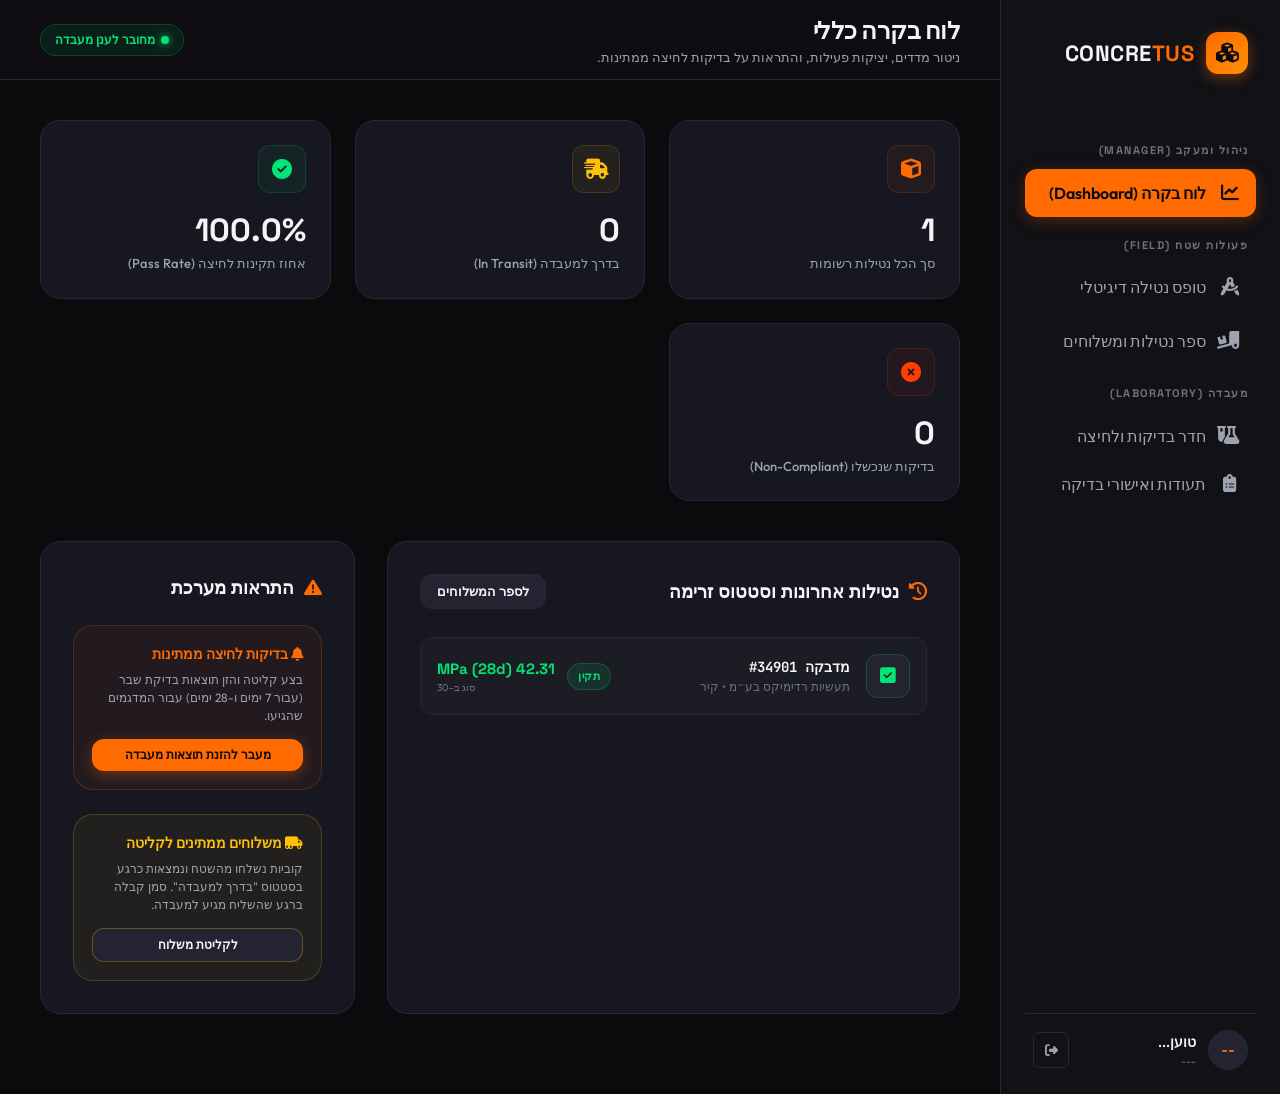
==== commit a0d122ec: "feat: Implement Supabase authentication overlay and user role management - Added an authentication o" ====
--- a/index.html
+++ b/index.html
@@ -1,3 +1,4 @@
+
 <!DOCTYPE html>
 <html lang="he" dir="rtl">
 <head>
@@ -6,12 +7,52 @@
   <title>Concretus | מערכת דיגיטלית לנטילה ובדיקת בטון</title>
   <!-- FontAwesome Icons -->
   <link rel="stylesheet" href="https://cdnjs.cloudflare.com/ajax/libs/font-awesome/6.4.0/css/all.min.css">
+  <!-- Supabase JS CDN -->
+  <script src="https://cdn.jsdelivr.net/npm/@supabase/supabase-js@2"></script>
   <!-- Core Design Sheet -->
   <link rel="stylesheet" href="styles.css">
 </head>
 <body>
 
-  <div class="app-container">
+  <!-- --- Auth Overlay Screen --- -->
+  <div class="auth-overlay active-modal" id="auth-panel">
+    <div class="auth-card" dir="rtl">
+      <div class="logo-container" style="justify-content: center; margin-bottom: 20px;">
+        <div class="logo-icon"><i class="fa-solid fa-cubes"></i></div>
+        <div class="logo-text">CONCRE<span class="logo-sub">TUS</span></div>
+      </div>
+      <h2 id="auth-title" style="text-align: center; margin-bottom: 8px;">כניסה למערכת</h2>
+      <p id="auth-subtitle" style="text-align: center; font-size: 13px; color: var(--text-secondary); margin-bottom: 24px;">אנא הזן את פרטי הגישה שלך כדי להמשיך</p>
+      
+      <form id="auth-form" onsubmit="handleAuthSubmit(event)">
+        <div class="form-group">
+          <label for="auth-email">דואר אלקטרוני</label>
+          <input type="email" id="auth-email" required placeholder="name@company.com">
+        </div>
+        <div class="form-group">
+          <label for="auth-password">סיסמה</label>
+          <input type="password" id="auth-password" required placeholder="••••••••">
+        </div>
+        
+        <!-- Registration Fields (Initially Hidden) -->
+        <div id="register-only-fields" class="hidden">
+          <div class="form-group">
+            <label for="auth-fullname">שם מלא</label>
+            <input type="text" id="auth-fullname" placeholder="ישראל ישראלי">
+          </div>
+        </div>
+
+        <button type="submit" class="btn btn-primary" id="btn-auth-submit" style="margin-top: 12px;">התחבר</button>
+      </form>
+
+      <div class="auth-toggle-link" onclick="toggleAuthMode()">
+        <span id="auth-toggle-text">אין לך חשבון? הרשם כאן</span>
+      </div>
+      <div id="auth-feedback" class="feedback"></div>
+    </div>
+  </div>
+
+  <div class="app-container hidden" id="app-wrapper">
     
     <!-- --- Sidebar Navigation --- -->
     <aside class="sidebar">
@@ -20,15 +61,20 @@
         <div class="logo-text">CONCRE<span class="logo-sub">TUS</span></div>
       </div>
       
-      <nav>
-        <div class="nav-group-title">פעולות שטח (Field)</div>
-        <ul class="nav-list">
+      <nav dir="rtl">
+        <!-- Manager Only Section Header -->
+        <div class="nav-group-title manager-only">ניהול ומעקב (Manager)</div>
+        <ul class="nav-list manager-only">
           <li>
             <div class="nav-item active" data-view="dashboard-view" id="nav-dashboard">
               <i class="fa-solid fa-chart-line"></i>
               <span>לוח בקרה (Dashboard)</span>
             </div>
           </li>
+        </ul>
+
+        <div class="nav-group-title">פעולות שטח (Field)</div>
+        <ul class="nav-list">
           <li>
             <div class="nav-item" data-view="casting-view" id="nav-casting">
               <i class="fa-solid fa-compass-drafting"></i>
@@ -43,8 +89,9 @@
           </li>
         </ul>
         
-        <div class="nav-group-title">מעבדה (Laboratory)</div>
-        <ul class="nav-list">
+        <!-- Manager Only Lab Navigation -->
+        <div class="nav-group-title manager-only">מעבדה (Laboratory)</div>
+        <ul class="nav-list manager-only">
           <li>
             <div class="nav-item" data-view="lab-view" id="nav-lab">
               <i class="fa-solid fa-flask-vial"></i>
@@ -61,11 +108,14 @@
       </nav>
       
       <div class="sidebar-footer">
-        <div class="user-avatar">FT</div>
+        <div class="user-avatar" id="current-user-avatar">--</div>
         <div class="user-info">
-          <span class="user-name">משה לוי</span>
-          <span class="user-role">דוגם מוסמך</span>
-        </div>
+          <span class="user-name" id="current-user-name">טוען...</span>
+          <span class="user-role" id="current-user-role">---</span>
+        </div>
+        <button onclick="handleSignOut()" class="action-icon-btn" style="margin-right: auto; background: transparent;" title="התנתק">
+          <i class="fa-solid fa-right-from-bracket"></i>
+        </button>
       </div>
     </aside>
 
@@ -861,4 +911,4 @@
   <!-- Core JavaScript Controller -->
   <script src="app.js"></script>
 </body>
-</html>+</html>
--- a/styles.css
+++ b/styles.css
@@ -1876,4 +1876,52 @@
   .stats-grid {
     grid-template-columns: 1fr;
   }
-}+}
+/* --- Supabase Auth UI Styles --- */
+.auth-overlay {
+  position: fixed;
+  top: 0;
+  left: 0;
+  right: 0;
+  bottom: 0;
+  background-color: var(--bg-main);
+  z-index: 999;
+  display: flex;
+  align-items: center;
+  justify-content: center;
+  padding: 24px;
+}
+
+.auth-card {
+  background-color: var(--bg-card);
+  border: 1px solid var(--border-subtle);
+  border-radius: var(--radius-lg);
+  max-width: 420px;
+  width: 100%;
+  padding: 32px;
+  box-shadow: var(--shadow-lg);
+  position: relative;
+}
+
+.auth-toggle-link {
+  text-align: center;
+  margin-top: 16px;
+  font-size: 13px;
+  color: var(--safety-orange);
+  cursor: pointer;
+  font-weight: 600;
+  transition: color var(--transition-fast);
+}
+
+.auth-toggle-link:hover {
+  color: var(--safety-yellow);
+}
+
+/* Dynamic CSS Role-Based Visibility classes */
+.manager-only {
+  display: block;
+}
+
+.app-container.role-field_worker .manager-only {
+  display: none !important;
+}
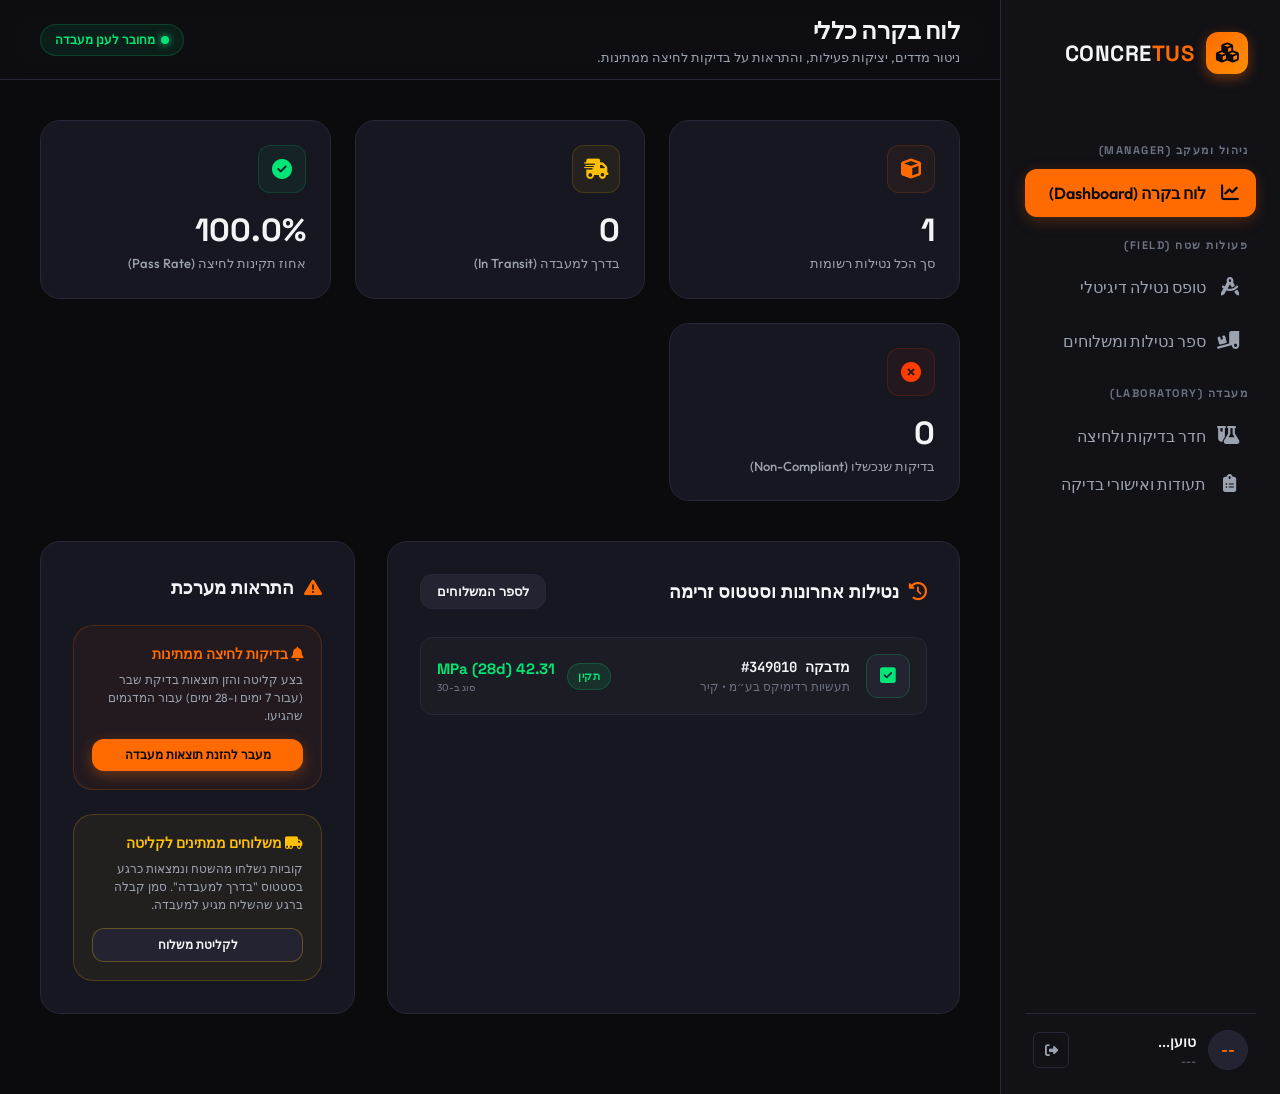
==== commit 994ae2f5: "fix: Update Supabase configuration placeholders and enhance form input handling" ====
--- a/index.html
+++ b/index.html
@@ -1,4 +1,3 @@
-
 <!DOCTYPE html>
 <html lang="he" dir="rtl">
 <head>
@@ -196,25 +195,25 @@
         <div class="casting-form-grid">
           
           <div class="form-card">
-            <!-- STEP 1: STICKER VERIFICATION BLOCK -->
+            <!-- STEP 1: STICKER VERIFICATION BLOCK (Updated to 6 digits) -->
             <div class="sticker-verify-card" id="step-sticker">
                 <h2 style="font-family: var(--font-tech); color: var(--safety-orange); margin-bottom: 8px;"><i class="fa-solid fa-barcode"></i> אימות דף מדבקות נטילה</h2>
-                <p style="font-size: 13px; color: var(--text-secondary); margin-bottom: 20px;">לפני מילוי הפרטים, הקלד את מספר המדבקה (5 ספרות) להצמדה על קוביות הבדיקה.</p>
+                <p style="font-size: 13px; color: var(--text-secondary); margin-bottom: 20px;">לפני מילוי הפרטים, הקלד את מספר המדבקה (6 ספרות) להצמדה על קוביות הבדיקה.</p>
                 <div style="display: flex; flex-direction: column; align-items: center; gap: 12px;">
                     <input type="tel" 
                            inputmode="numeric" 
                            pattern="[0-9]*" 
-                           maxlength="5" 
+                           maxlength="6" 
                            id="sticker-number" 
                            class="sticker-input-field" 
-                           placeholder="00000"
+                           placeholder="000000"
                            oninput="this.value = this.value.replace(/[^0-9]/g, '')">
                     <button type="button" class="btn btn-primary" id="btn-verify" onclick="verifySticker()">אמת והמשך למילוי טופס</button>
                 </div>
                 <div id="sticker-feedback" class="feedback"></div>
             </div>
 
-            <!-- STEP 2: COMPLETE COLLAPSIBLE FORM (Hidden until Sticker Verified) -->
+            <!-- STEP 2: COMPLETE COLLAPSIBLE FORM (Converted pre-filled values to placeholders) -->
             <form id="casting-form" class="hidden" onsubmit="handleCastSubmission(event)">
               
               <!-- Section 1: Admin & Order details -->
@@ -227,11 +226,11 @@
                   <div class="form-group-row">
                     <div class="form-group">
                       <label for="project-no">מספר פרויקט / הסכם</label>
-                      <input type="text" id="project-no" placeholder="הקלד מספר פרויקט" required value="707303/1">
+                      <input type="text" id="project-no" placeholder="707303/1" required>
                     </div>
                     <div class="form-group">
                       <label for="order-no">הזמנה מספר</label>
-                      <input type="text" id="order-no" placeholder="הקלד מספר הזמנה" required value="95205419">
+                      <input type="text" id="order-no" placeholder="95205419" required>
                     </div>
                   </div>
 
@@ -242,29 +241,31 @@
                     </div>
                     <div class="form-group">
                       <label for="client-name">שם המזמין ומענו</label>
-                      <input type="text" id="client-name" placeholder="שם מזמין הבדיקה" required value="תעשיות רדימיקס בע״מ">
-                    </div>
-                  </div>
-
-                  <div class="form-group-row">
-                    <div class="form-group">
-                      <label for="contractor">הקבלן המבצע</label>
-                      <input type="text" id="contractor" placeholder="חברת הקבלן" required value="סולל בונה בע״מ">
-                    </div>
-                    <div class="form-group">
-                      <label for="inspector">שם המפקח</label>
-                      <input type="text" id="inspector" placeholder="שם המפקח באתר" required value="אינג' אברהם כהן">
+                      <input type="text" id="client-name" placeholder="תעשיות רדימיקס בע״מ" required>
+                    </div>
+                  </div>
+
+                  <div class="form-group-row">
+                    <!-- Optional (removed required constraint) -->
+                    <div class="form-group">
+                      <label for="contractor">הקבלן המבצע (אופציונלי)</label>
+                      <input type="text" id="contractor" placeholder="סולל בונה בע״מ">
+                    </div>
+                    <!-- Optional (removed required constraint) -->
+                    <div class="form-group">
+                      <label for="inspector">שם המפקח (אופציונלי)</label>
+                      <input type="text" id="inspector" placeholder="אינג' אברהם כהן">
                     </div>
                   </div>
 
                   <div class="form-group-row">
                     <div class="form-group">
                       <label for="site-address">כתובת האתר</label>
-                      <input type="text" id="site-address" placeholder="כתובת מדויקת של האתר" required value="מרחב דרום באר שבע">
+                      <input type="text" id="site-address" placeholder="מרחב דרום באר שבע" required>
                     </div>
                     <div class="form-group">
                       <label for="building-desc">תיאור המבנה</label>
-                      <input type="text" id="building-desc" placeholder="תיאור המבנה" required value="בניין משרדים גובה 5 קומות">
+                      <input type="text" id="building-desc" placeholder="בניין משרדים גובה 5 קומות" required>
                     </div>
                   </div>
                 </div>
@@ -290,13 +291,10 @@
                     <input type="hidden" id="selected-element" value="" required>
                   </div>
 
+                  <!-- Volume field changed to standard number input -->
                   <div class="form-group">
-                    <label>נפח יציקה כולל (במ"ק)</label>
-                    <div class="adjuster-container">
-                      <button type="button" class="adj-btn" onclick="adjustValue('volume', -1)">-</button>
-                      <div class="adj-val" id="volume-display">8</div>
-                      <button type="button" class="adj-btn" onclick="adjustValue('volume', 1)">+</button>
-                    </div>
+                    <label for="volume-input">נפח יציקה כולל (במ"ק)</label>
+                    <input type="number" step="0.5" id="volume-input" placeholder="8" class="form-control" style="width: 100%; text-align: right;" required>
                   </div>
                 </div>
               </div>
@@ -309,15 +307,10 @@
                 </div>
                 <div class="accordion-content">
                   <div class="form-group-row">
+                    <!-- Concrete supplier changed to standard text input field -->
                     <div class="form-group">
                       <label for="supplier">ספק הבטון / המפעל</label>
-                      <select id="supplier" required>
-                        <option value="">בחר ספק בטון...</option>
-                        <option value="רדימיקס" selected>רדימיקס</option>
-                        <option value="הנסון">הנסון</option>
-                        <option value="שפיר">שפיר</option>
-                        <option value="אולטרה-בטון">אולטרה-בטון</option>
-                      </select>
+                      <input type="text" id="supplier" placeholder="רדימיקס" class="form-control" required>
                     </div>
                     <div class="form-group">
                       <label>האם ספק מוסמך?</label>
@@ -345,7 +338,7 @@
                     </div>
                     <div class="form-group">
                       <label for="cement-type">סוג הצמנט</label>
-                      <input type="text" id="cement-type" placeholder="הקלד סוג צמנט" required value="צ.פ">
+                      <input type="text" id="cement-type" placeholder="צ.פ" required>
                     </div>
                   </div>
 
@@ -363,7 +356,7 @@
                     </div>
                     <div class="form-group">
                       <label>דרגת חשיפה</label>
-                      <div class="adjuster-container">
+                      <div class="adjuster-container" style="width: 100%;">
                         <button type="button" class="adj-btn" onclick="adjustValue('exposure', -1)">-</button>
                         <div class="adj-val" id="exposure-display">2</div>
                         <button type="button" class="adj-btn" onclick="adjustValue('exposure', 1)">+</button>
@@ -422,7 +415,7 @@
                     </div>
                     <div class="form-group">
                       <label>סומך בטון (Slump)</label>
-                      <div class="adjuster-container">
+                      <div class="adjuster-container" style="width: 100%;">
                         <button type="button" class="adj-btn" onclick="adjustValue('slump', -1)">-</button>
                         <div class="adj-val" id="slump-display">8</div>
                         <button type="button" class="adj-btn" onclick="adjustValue('slump', 1)">+</button>
@@ -433,22 +426,23 @@
                   <div class="form-group-row">
                     <div class="form-group">
                       <label for="delivery-note">מספר תעודת משלוח</label>
-                      <input type="tel" inputmode="numeric" id="delivery-note" placeholder="הקלד מספר תעודה" required value="95205419">
-                    </div>
-                    <div class="form-group">
-                      <label for="mixer-no">מספר ערבל (משאית)</label>
-                      <input type="text" id="mixer-no" placeholder="הזן מספר ערבל" required value="ערבל 349">
+                      <input type="tel" inputmode="numeric" id="delivery-note" placeholder="95205419" required>
+                    </div>
+                    <div class="form-group">
+                      <!-- Mixer field updated to accept numeric values cleanly without pre-filled words -->
+                      <label for="mixer-no">מספר משאית / ערבל</label>
+                      <input type="text" id="mixer-no" placeholder="349" required>
                     </div>
                   </div>
 
                   <div class="form-group-row">
                     <div class="form-group">
                       <label for="batch-no">מספר אצווה (Batch)</label>
-                      <input type="text" id="batch-no" placeholder="הזן מספר אצווה" required value="1">
+                      <input type="text" id="batch-no" placeholder="1" required>
                     </div>
                     <div class="form-group">
                       <label for="sampler-name">שם הדוגם שביצע</label>
-                      <input type="text" id="sampler-name" placeholder="שם הדוגם שביצע" required value="משה לוי">
+                      <input type="text" id="sampler-name" placeholder="משה לוי" required>
                     </div>
                   </div>
 
@@ -462,7 +456,7 @@
                     </div>
                     <div class="form-group">
                       <label>מספר קוביות שנלקחו (מדגמים)</label>
-                      <div class="adjuster-container">
+                      <div class="adjuster-container" style="width: 100%;">
                         <button type="button" class="adj-btn" onclick="adjustValue('samples', -1)">-</button>
                         <div class="adj-val" id="samples-display">6</div>
                         <button type="button" class="adj-btn" onclick="adjustValue('samples', 1)">+</button>
@@ -544,257 +538,6 @@
             </div>
           </div>
           
-        </div>
-      </section>
-
-      <!-- --- View 3: Dispatch & Manifest Log Tab --- -->
-      <section class="view-panel" id="dispatch-view">
-        <div class="dispatch-layout">
-          
-          <!-- Master Castings Ledger -->
-          <div class="table-container">
-            <div class="table-header-row">
-              <h2>פנקס נטילות שטח פעיל</h2>
-              <span style="font-size: 12px; color: var(--text-secondary); font-family: var(--font-mono);" id="ledger-count-display">Showing 0 items</span>
-            </div>
-            
-            <table class="concrete-table">
-              <thead>
-                <tr>
-                  <th>מספר מדבקה / נטילה</th>
-                  <th>שם המזמין (לקוח)</th>
-                  <th>שם הדוגם</th>
-                  <th>סוג בטון</th>
-                  <th>סומך</th>
-                  <th>תאריך יציקה</th>
-                  <th>סטטוס</th>
-                  <th style="text-align: left;">פעולה</th>
-                </tr>
-              </thead>
-              <tbody id="ledger-table-body">
-                <!-- Rendered Dynamically via JS -->
-              </tbody>
-            </table>
-          </div>
-
-          <!-- Shipping Manifest Sheet -->
-          <div class="manifest-panel">
-            <h2 style="font-family: var(--font-tech); font-size: 20px; margin-bottom: 8px;">תעודת משלוח ומניפסט למעבדה</h2>
-            <p style="font-size: 12px; color: var(--text-secondary); margin-bottom: 24px; border-bottom: 1px solid var(--border-subtle); padding-bottom: 12px;">
-              בדוק את פרטי הנטילה, הפק קוד מעקב מהיר (QR) ושלח את המדגמים הפיזיים למעבדה המרכזית.
-            </p>
-            
-            <!-- Empty state -->
-            <div class="manifest-empty" id="manifest-empty-view">
-              <i class="fa-solid fa-barcode"></i>
-              <p>בחר מדגם נטילה מהפנקס משמאל כדי להציג את תעודת המשלוח וקוד המעקב</p>
-            </div>
-
-            <!-- Filled Sheet -->
-            <div id="manifest-filled-view" style="display: none;">
-              <div class="manifest-sheet" id="print-manifest-area">
-                <div class="manifest-logo">סיסטם מעבדות בטון</div>
-                <div class="manifest-header">
-                  <div class="manifest-header-left" style="text-align: left;">
-                    <h3 id="waybill-project">פרויקט הדרום</h3>
-                    <p id="waybill-id">CUBE-2026-0091</p>
-                  </div>
-                  <!-- Barcode / QR Box -->
-                  <div class="manifest-qr-box">
-                    <canvas id="manifest-qr-canvas" width="60" height="60"></canvas>
-                  </div>
-                </div>
-
-                <div class="manifest-grid" dir="rtl">
-                  <div class="manifest-item">
-                    <span class="manifest-label">סוג בטון</span>
-                    <span class="manifest-val" id="waybill-mix">ב-30</span>
-                  </div>
-                  <div class="manifest-item">
-                    <span class="manifest-label">סומך בטון</span>
-                    <span class="manifest-val" id="waybill-slump">8</span>
-                  </div>
-                  <div class="manifest-item">
-                    <span class="manifest-label">אלמנט נוצק</span>
-                    <span class="manifest-val" id="waybill-location">קיר</span>
-                  </div>
-                  <div class="manifest-item">
-                    <span class="manifest-label">תאריך יציקה</span>
-                    <span class="manifest-val" id="waybill-cast-date">2026-05-25</span>
-                  </div>
-                  <div class="manifest-item">
-                    <span class="manifest-label">דרגת חשיפה</span>
-                    <span class="manifest-val" id="waybill-exposure">2</span>
-                  </div>
-                  <div class="manifest-item">
-                    <span class="manifest-label">מידות תבנית</span>
-                    <span class="manifest-val" id="waybill-dims">150x150x150 מ"מ</span>
-                  </div>
-                </div>
-
-                <div class="manifest-sig-box">
-                  <div class="manifest-item">
-                    <span class="manifest-label" style="margin-bottom: 2px;">דוגם המעבדה</span>
-                    <span class="manifest-val" style="font-size: 11px;" id="waybill-sampler-name">משה לוי</span>
-                  </div>
-                  <img class="manifest-sig-img" id="waybill-sig-image" src="" alt="חתימת דוגם">
-                </div>
-              </div>
-
-              <!-- Dispatch Action buttons -->
-              <div style="display: flex; flex-direction: column; gap: 12px; margin-top: 24px;">
-                <button class="btn btn-primary" id="btn-dispatch-waybill" onclick="dispatchActiveCube()"><i class="fa-solid fa-paper-plane"></i> שלח למעבדה באופן דיגיטלי</button>
-                <button class="btn btn-secondary" onclick="printWaybill()"><i class="fa-solid fa-print"></i> הדפס מדבקת מעקב QR</button>
-              </div>
-            </div>
-
-          </div>
-
-        </div>
-      </section>
-
-      <!-- --- View 4: Lab Dashboard & MANUAL Testing Entry --- -->
-      <section class="view-panel" id="lab-view">
-        <div class="lab-layout">
-          
-          <!-- Incoming Shipments & Receiving Queue -->
-          <div class="queue-card">
-            <h2 style="font-family: var(--font-tech); font-size: 20px; margin-bottom: 4px;"><i class="fa-solid fa-truck-moving"></i> תור קבלת משלוחי קוביות</h2>
-            <p style="font-size: 12px; color: var(--text-secondary); margin-bottom: 20px;">בדוק קוביות שהגיעו משטח האתר, אשר את קבלתן והטען אותן למערכת הזנת נתוני הלחיצה.</p>
-            
-            <div class="search-box-container">
-              <i class="fa-solid fa-magnifying-glass" style="right: 16px; left: auto;"></i>
-              <input type="text" class="search-input" id="lab-queue-search" style="padding: 12px 48px 12px 16px;" placeholder="חפש לפי מספר מדבקה..." oninput="filterLabQueue(this.value)">
-            </div>
-
-            <div class="queue-list" id="lab-queue-list">
-              <!-- Rendered Dynamically via JS -->
-            </div>
-          </div>
-
-          <!-- Manual Compressive Testing Input Panel -->
-          <div class="tester-card">
-            <h2 style="font-family: var(--font-tech); font-size: 20px; margin-bottom: 4px;"><i class="fa-solid fa-file-signature"></i> הזנת נתוני בדיקת שבר מנואלית</h2>
-            <p style="font-size: 12px; color: var(--text-secondary); margin-bottom: 24px;">הזן את עומסי השבר (kN) שהתקבלו בפועל ממכבש הלחיצה עבור 7 ימים ו-28 ימים.</p>
-            
-            <div class="control-console">
-              <div class="telemetry-grid" style="margin-bottom: 20px;">
-                <div class="telemetry-screen">
-                  <span class="telemetry-label">קובייה בבדיקה</span>
-                  <span class="telemetry-value" id="telem-specimen-id" style="font-size: 18px; line-height: 2;">טרם נבחרה קובייה</span>
-                </div>
-                <div class="telemetry-screen">
-                  <span class="telemetry-label">סוג בטון נדרש</span>
-                  <span class="telemetry-value" id="telem-mix-grade" style="font-size: 18px; line-height: 2;">N/A</span>
-                </div>
-              </div>
-
-              <!-- Manual Inputs Form -->
-              <div id="manual-crush-inputs" style="display: none; background: rgba(255,255,255,0.02); padding: 20px; border-radius: var(--radius-md); border: 1px solid var(--border-subtle); margin-bottom: 20px;">
-                <div class="form-group-row">
-                  <div class="form-group">
-                    <label for="lab-load-7d">עומס שבר בגיל 7 ימים (kN)</label>
-                    <input type="number" step="0.1" id="lab-load-7d" class="form-control" placeholder="לדוגמה: 745.0" oninput="calculateOnTheFlyStrength('7d')">
-                    <span id="strength-7d-calc" style="font-size: 12px; color: var(--safety-orange); font-weight: bold; margin-top: 4px;">חוזק: 0.00 MPa</span>
-                  </div>
-                  <div class="form-group">
-                    <label for="lab-load-28d">עומס שבר בגיל 28 יום (kN)</label>
-                    <input type="number" step="0.1" id="lab-load-28d" class="form-control" placeholder="לדוגמה: 952.0" oninput="calculateOnTheFlyStrength('28d')">
-                    <span id="strength-28d-calc" style="font-size: 12px; color: var(--success); font-weight: bold; margin-top: 4px;">חוזק: 0.00 MPa</span>
-                  </div>
-                </div>
-                
-                <button type="button" class="btn btn-primary" id="btn-save-results" style="margin-top: 10px;" onclick="saveManualCrushResults()"><i class="fa-solid fa-floppy-disk"></i> שמור תוצאות בדיקה והמשך</button>
-              </div>
-              
-              <div class="stat-card" style="padding: 16px; border-style: dashed; background-color: transparent;" id="simulator-status-panel">
-                <p style="font-size: 12px; color: var(--text-secondary); text-align: center; margin: 0;">
-                  <i class="fa-solid fa-circle-question"></i> בחר מדגם פעיל מהתור משמאל על מנת לפתוח את שדות הזנת הנתונים.
-                </p>
-              </div>
-            </div>
-          </div>
-
-        </div>
-      </section>
-
-      <!-- --- View 5: Project Analytics & Reports Tab --- -->
-      <section class="view-panel" id="reports-view">
-        
-        <!-- Search Dashboard Card widget (Prominent Customer Search bar) -->
-        <div class="card" style="margin-bottom: 24px; border: 1px solid var(--safety-orange);">
-          <h3 style="font-family: var(--font-tech); margin-bottom: 12px; font-size: 18px;"><i class="fa-solid fa-magnifying-glass text-safety"></i> איתור מהיר של תעודות בדיקה לפי לקוח / פרויקט / מדבקה</h3>
-          <div class="search-box-container" style="margin-bottom: 0;">
-            <i class="fa-solid fa-magnifying-glass" style="right: 16px; left: auto; color: var(--safety-orange); top: 50%;"></i>
-            <input type="text" class="search-input" id="cert-client-search" style="padding: 14px 48px 14px 16px; font-size: 15px;" placeholder="הקלד שם לקוח / מזמין, מספר פרויקט או מספר מדבקה לסינון מהיר..." oninput="filterCertificatesByClient(this.value)">
-          </div>
-        </div>
-
-        <div class="analytics-grid">
-          
-          <!-- Compressive Strength distribution bar chart -->
-          <div class="chart-card">
-            <h2 style="font-family: var(--font-tech); font-size: 20px; margin-bottom: 8px;"><i class="fa-solid fa-chart-simple"></i> התפלגות חוזק לחיצה (מדגמי 28 יום)</h2>
-            <p style="font-size: 12px; color: var(--text-secondary); margin-bottom: 24px;">השוואת חוזק המעיכה בפועל (במגפ"ס) מול דרישות התקן לכל סוג בטון.</p>
-            
-            <div class="chart-wrapper" id="svg-chart-container">
-              <!-- Rendered via JS -->
-            </div>
-            
-            <!-- Horizontal Chart Legend -->
-            <div style="display: flex; justify-content: center; gap: 32px; margin-top: 16px; font-size: 12px;">
-              <div style="display: flex; align-items: center; gap: 8px;">
-                <span style="display: inline-block; width: 12px; height: 12px; border-radius: 2px; background: linear-gradient(to top, var(--safety-orange), #FF8F00);"></span>
-                <span>חוזק לחיצה שהושג (MPa)</span>
-              </div>
-              <div style="display: flex; align-items: center; gap: 8px;">
-                <span style="display: inline-block; width: 32px; height: 2px; background-color: var(--success); border-top: 2px dashed var(--success);"></span>
-                <span>סף חוזק נדרש בתקן ת"י 118</span>
-              </div>
-            </div>
-          </div>
-
-          <!-- Concrete Mix Target Conformity panel -->
-          <div class="chart-card" style="display: flex; flex-direction: column; gap: 24px;">
-            <h2 style="font-family: var(--font-tech); font-size: 20px; margin-bottom: 4px;"><i class="fa-solid fa-microchip"></i> אחוז התאמה ותקינות לפי סוג בטון</h2>
-            <p style="font-size: 12px; color: var(--text-secondary); margin-bottom: 8px;">מדד תקינות מצטבר המחושב אוטומטית מכלל המדגמים שנבדקו.</p>
-            
-            <div class="mix-compliance-list" id="compliance-progress-list">
-              <!-- Rendered via JavaScript -->
-            </div>
-          </div>
-
-        </div>
-
-        <!-- Ledger -->
-        <div class="table-container">
-          <div class="table-header-row">
-            <h2>תעודות בדיקה ואישור - מאגר בטון סופי</h2>
-            <div>
-              <button class="btn btn-secondary" style="width: auto; padding: 8px 16px; font-size: 13px;" onclick="exportReportsCSV()"><i class="fa-solid fa-file-csv"></i> ייצא לאקסל (CSV)</button>
-            </div>
-          </div>
-          
-          <table class="concrete-table">
-            <thead>
-              <tr>
-                <th>תעודת בדיקה מס׳</th>
-                <th>מספר מדבקה / נטילה</th>
-                <th>שם המזמין (לקוח)</th>
-                <th>מיקום היציקה</th>
-                <th>סוג הבטון</th>
-                <th>סומך</th>
-                <th>שבר 7 ימים (kN)</th>
-                <th>שבר 28 ימים (kN)</th>
-                <th>חוזק 28 יום (MPa)</th>
-                <th>התאמה לתקן</th>
-                <th style="text-align: left;">תעודה</th>
-              </tr>
-            </thead>
-            <tbody id="completed-ledger-body">
-              <!-- Rendered Dynamically via JS -->
-            </tbody>
-          </table>
         </div>
       </section>
 
@@ -911,4 +654,4 @@
   <!-- Core JavaScript Controller -->
   <script src="app.js"></script>
 </body>
-</html>
+</html>
